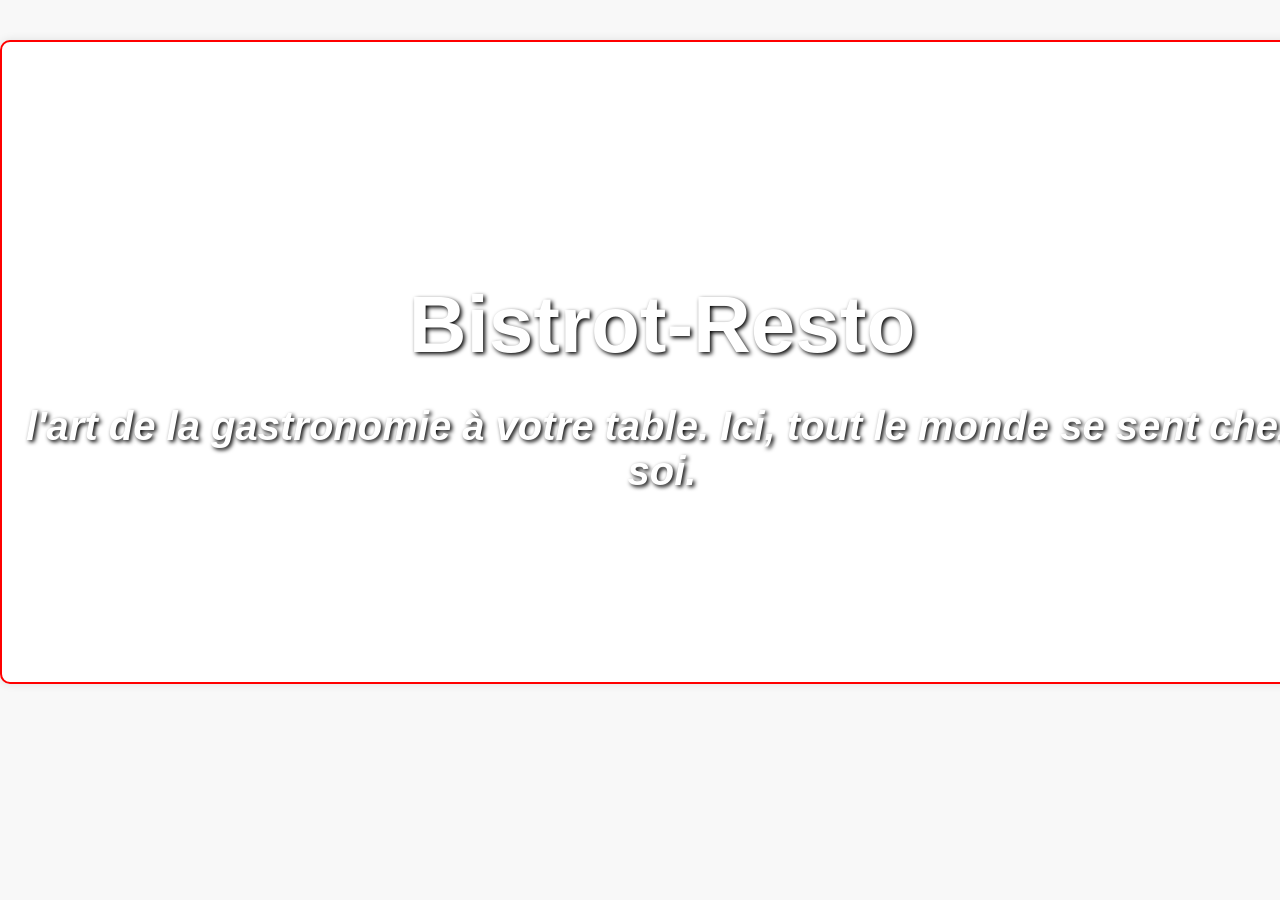
==== index.html @ dd1c33af "first commit" ====
<!DOCTYPE html>
<html lang="en">
<head>
    <meta charset="UTF-8">
    <meta name="viewport" content="width=device-width, initial-scale=1.0">
    <title>Restaurant</title>
    <link rel="stylesheet" href="https://cdnjs.cloudflare.com/ajax/libs/font-awesome/6.5.1/css/all.min.css"> 
    <link rel="stylesheet" href="style.css">
    <link rel="stylesheet" href="style.css">
</head>
<body>
    <div class="carre">
        <div class="text">
        <h1>Bistrot-Resto</h1>
        <h2>l'art de la gastronomie à votre table. Ici, tout le monde se sent chez soi. </h2>
        </div>
    </div>
    


































</body>
</html>
---- style.css ----
.carre{
    border: 2px solid red;
    height: 600px;
    background-image: url(https://cdn.pixabay.com/photo/2018/06/01/22/06/dishes-of-food-3447292_1280.jpg);
    display: flex;
    flex-direction: column;
    align-items: center;
    justify-content: center;
    

}
h1{
    margin-bottom: 4px;
    font-size: x-large;
}
h2{
    margin-bottom: 4px;
    font-size: x-large;
    font-style: oblique;
}
p{
    margin-top: 0%;
    font-style: unset;
    font-size:xx-small;
}
.carre h1{
    color: white;
    font-size: 80px;
    text-shadow: 2px 2px 4px black;
}
.carre h2{
    color: white;
    font-size: 40px;
    text-shadow: 2px 2px 4px black;
}

/* Style de base (mobile first) */
body {
  margin: 0;
  font-family: Arial, sans-serif;
  background-color: #f8f8f8;
}

.carre {
  background-color: #fff;
  margin: 20px;
  padding: 20px;
  border-radius: 10px;
  box-shadow: 0 0 10px rgba(0,0,0,0.1);
}

.text {
  text-align: center;
}

h1 {
  font-size: 1.8rem;
  color: #333;
}

h2 {
  font-size: 1rem;
  color: #666;
}


/* Style de base (mobile first) */
body {
  margin: 0;
  font-family: Arial, sans-serif;
  background-color: #f8f8f8;
}

.carre {
  background-color: #fff;
  margin: 20px;
  padding: 20px;
  border-radius: 10px;
  box-shadow: 0 0 10px rgba(0,0,0,0.1);
}

.text {
  text-align: center;
}

h1 {
  font-size: 1.8rem;
  color: #333;
}

h2 {
  font-size: 1rem;
  color: #666;
}

body {
  margin: 0;
  font-family: Arial, sans-serif;
  background-color: #f8f8f8;
}

@media (min-width: 768px) {
  .carre {
    margin: 40px auto;
    width: 80%;
  }

  h1 {
    font-size: 2.2rem;
  }

  h2 {
    font-size: 1.2rem;
  }
}

@media (min-width: 1024px) {
  .carre {
    width: 100%;
  }

  h1 {
    font-size: 2.5rem;
  }

  h2 {
    font-size: 1.3rem;
  }
}
@media (min-width: 360) {
    .carre{
        width: 50%;
    }
    h1 {
        font-size: 2.4rem; 
    }
    h2{
        font-size: 1.2rem;
    }
    
}
---- style.css ----
.carre{
    border: 2px solid red;
    height: 600px;
    background-image: url(https://cdn.pixabay.com/photo/2018/06/01/22/06/dishes-of-food-3447292_1280.jpg);
    display: flex;
    flex-direction: column;
    align-items: center;
    justify-content: center;
    

}
h1{
    margin-bottom: 4px;
    font-size: x-large;
}
h2{
    margin-bottom: 4px;
    font-size: x-large;
    font-style: oblique;
}
p{
    margin-top: 0%;
    font-style: unset;
    font-size:xx-small;
}
.carre h1{
    color: white;
    font-size: 80px;
    text-shadow: 2px 2px 4px black;
}
.carre h2{
    color: white;
    font-size: 40px;
    text-shadow: 2px 2px 4px black;
}

/* Style de base (mobile first) */
body {
  margin: 0;
  font-family: Arial, sans-serif;
  background-color: #f8f8f8;
}

.carre {
  background-color: #fff;
  margin: 20px;
  padding: 20px;
  border-radius: 10px;
  box-shadow: 0 0 10px rgba(0,0,0,0.1);
}

.text {
  text-align: center;
}

h1 {
  font-size: 1.8rem;
  color: #333;
}

h2 {
  font-size: 1rem;
  color: #666;
}


/* Style de base (mobile first) */
body {
  margin: 0;
  font-family: Arial, sans-serif;
  background-color: #f8f8f8;
}

.carre {
  background-color: #fff;
  margin: 20px;
  padding: 20px;
  border-radius: 10px;
  box-shadow: 0 0 10px rgba(0,0,0,0.1);
}

.text {
  text-align: center;
}

h1 {
  font-size: 1.8rem;
  color: #333;
}

h2 {
  font-size: 1rem;
  color: #666;
}

body {
  margin: 0;
  font-family: Arial, sans-serif;
  background-color: #f8f8f8;
}

@media (min-width: 768px) {
  .carre {
    margin: 40px auto;
    width: 80%;
  }

  h1 {
    font-size: 2.2rem;
  }

  h2 {
    font-size: 1.2rem;
  }
}

@media (min-width: 1024px) {
  .carre {
    width: 100%;
  }

  h1 {
    font-size: 2.5rem;
  }

  h2 {
    font-size: 1.3rem;
  }
}
@media (min-width: 360) {
    .carre{
        width: 50%;
    }
    h1 {
        font-size: 2.4rem; 
    }
    h2{
        font-size: 1.2rem;
    }
    
}
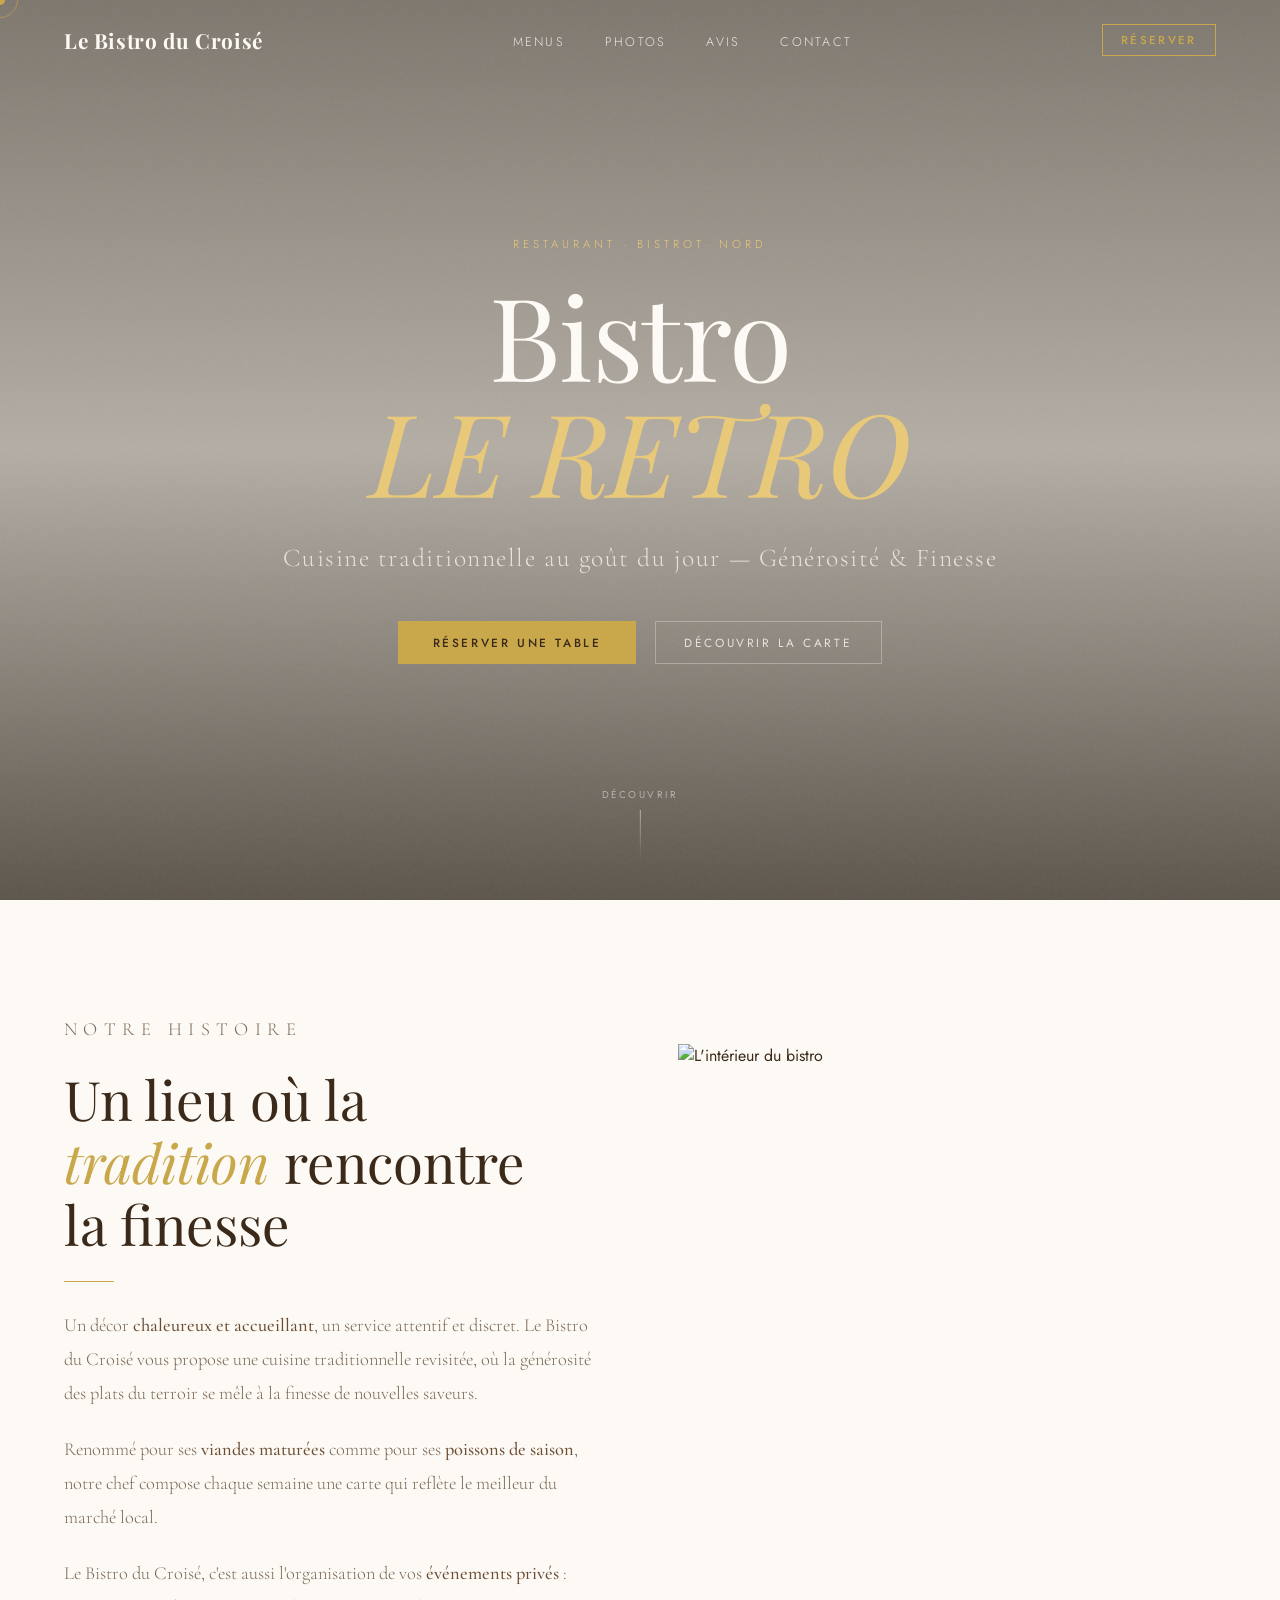
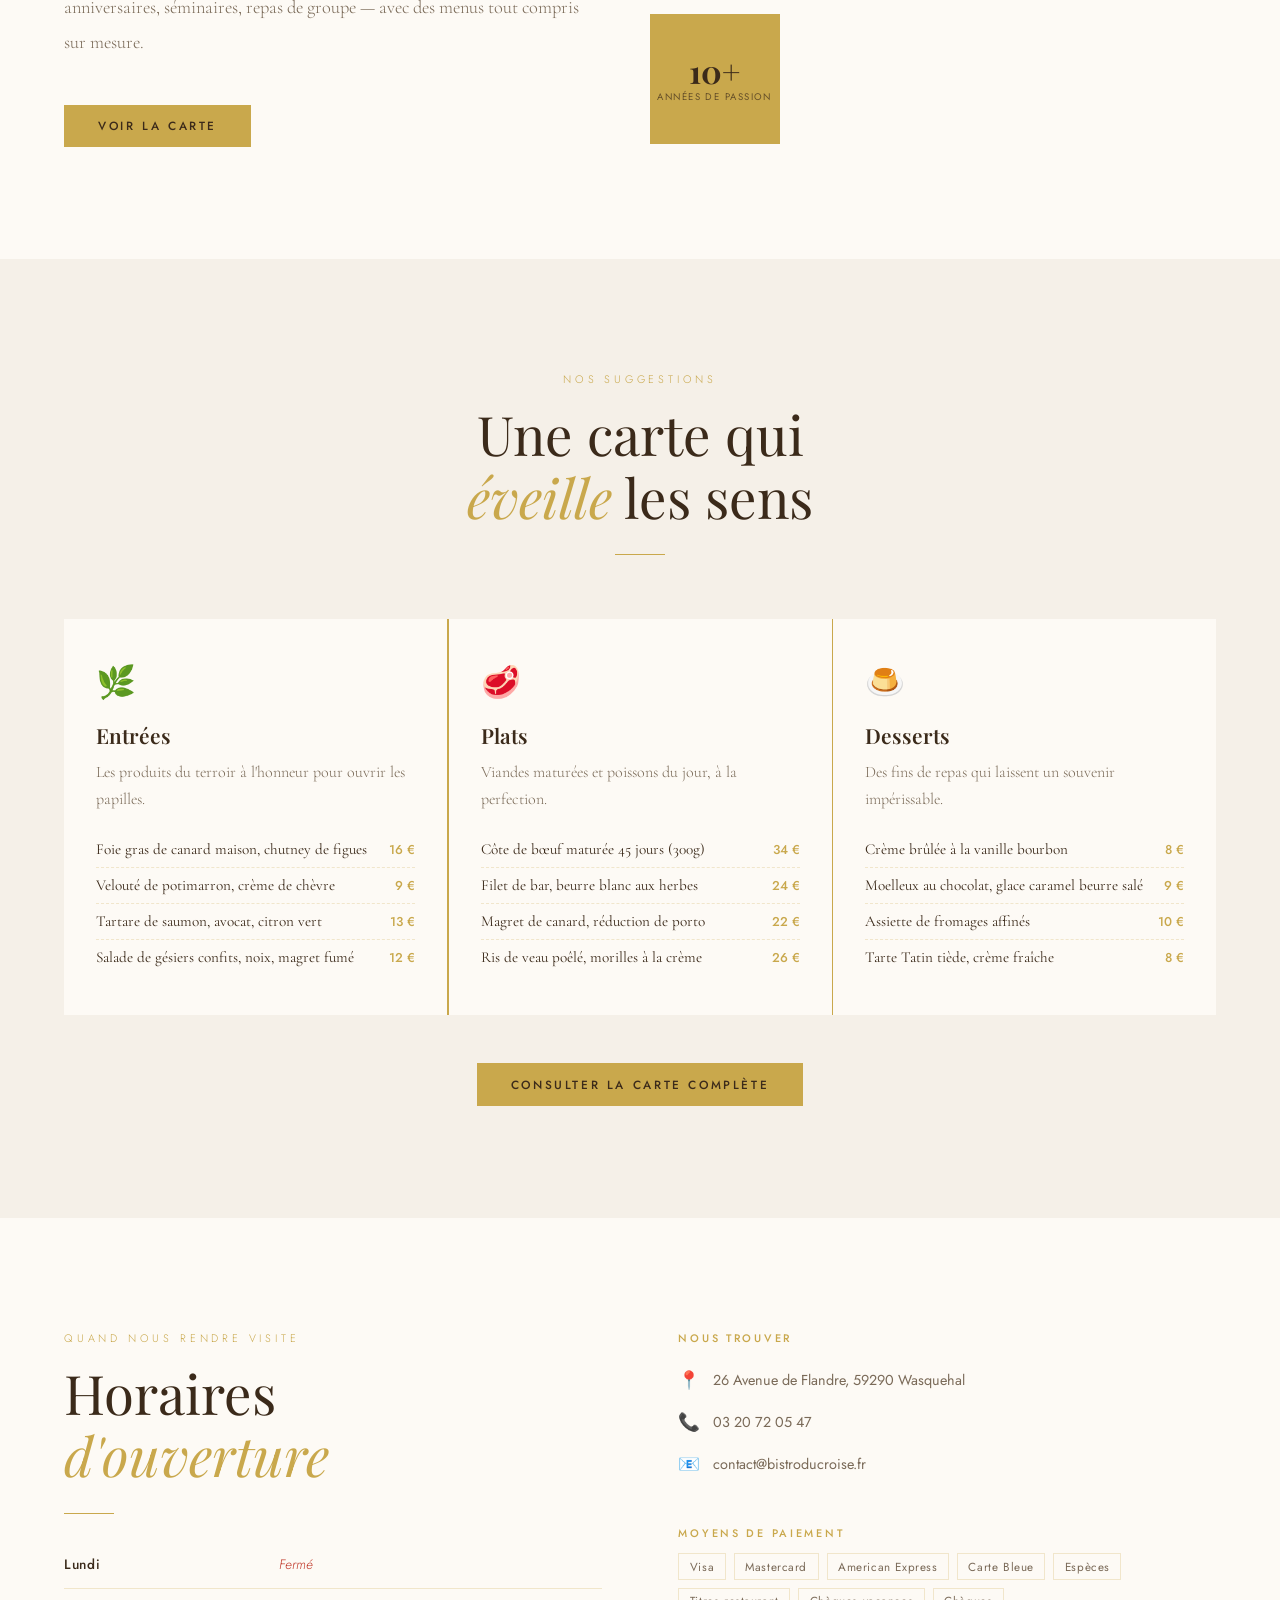
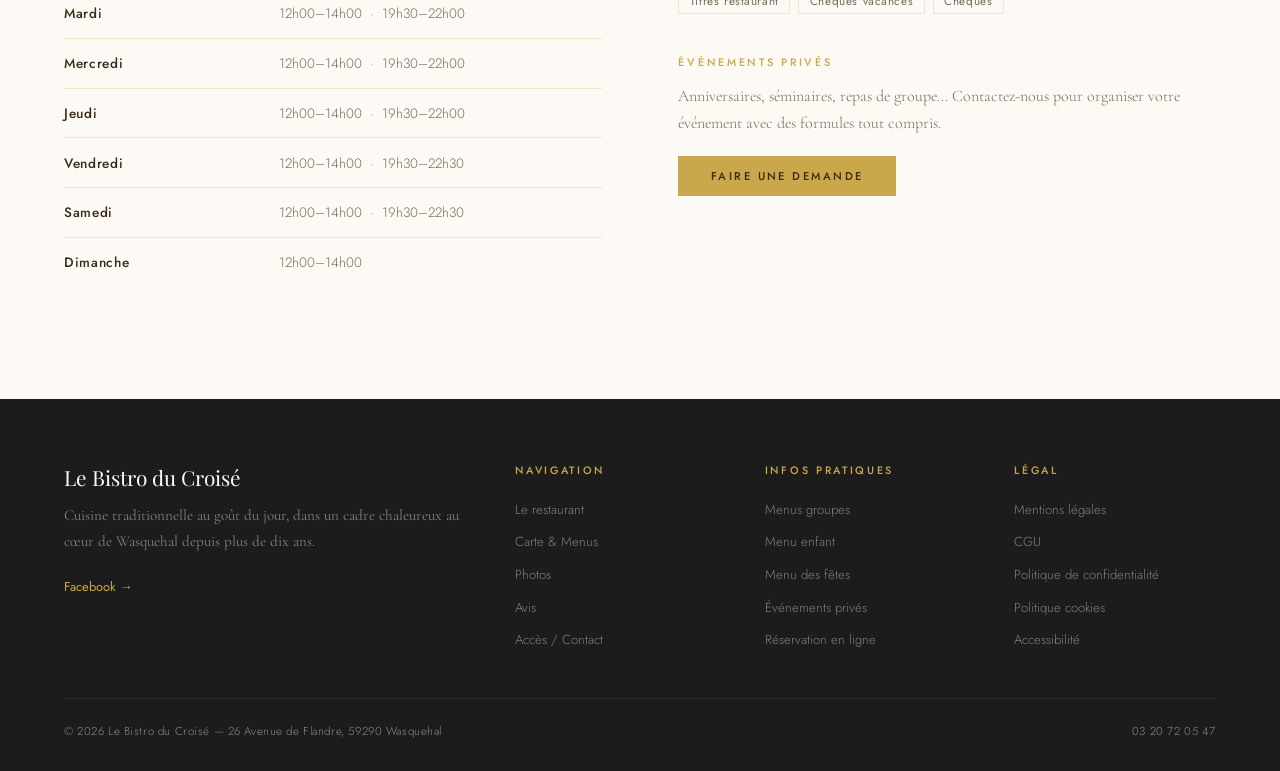
==== commit 45377dd6: "fix:contact" ====
--- a/index.html
+++ b/index.html
@@ -1,54 +1,431 @@
 <!DOCTYPE html>
-<html lang="en">
+<html lang="fr">
 <head>
-    <meta charset="UTF-8">
-    <meta name="viewport" content="width=device-width, initial-scale=1.0">
-    <title>Restaurant</title>
-    <link rel="stylesheet" href="https://cdnjs.cloudflare.com/ajax/libs/font-awesome/6.5.1/css/all.min.css"> 
-    <link rel="stylesheet" href="style.css">
-    <link rel="stylesheet" href="style.css">
+  <meta charset="UTF-8" />
+  <meta name="viewport" content="width=device-width, initial-scale=1.0" />
+  <title>Le Bistro le RETRO</title>
+  <link rel="preconnect" href="https://fonts.googleapis.com" />
+  <link rel="preconnect" href="https://fonts.gstatic.com" crossorigin />
+  <link href="https://fonts.googleapis.com/css2?family=Playfair+Display:ital,wght@0,400;0,600;0,700;1,400;1,600&family=Cormorant+Garamond:ital,wght@0,300;0,400;0,500;1,300;1,400&family=Jost:wght@300;400;500&display=swap" rel="stylesheet" />
+  
+  <link rel="stylesheet" href="index.css">
 </head>
 <body>
-    <div class="carre">
-        <div class="text">
-        <h1>Bistrot-Resto</h1>
-        <h2>l'art de la gastronomie à votre table. Ici, tout le monde se sent chez soi. </h2>
-        </div>
-    </div>
-    
-
-
-
-
-
-
-
-
-
-
-
-
-
-
-
-
-
-
-
-
-
-
-
-
-
-
-
-
-
-
-
-
-
-
+ 
+  <!-- Custom Cursor -->
+  <div class="cursor" id="cursor"></div>
+  <div class="cursor-ring" id="cursorRing"></div>
+ 
+  <!-- Nav -->
+  <nav id="navbar">
+    <a href="#" class="nav-logo">Le Bistro du Croisé</a>
+    <ul class="nav-links">
+      <li><a href="menu.html">Menus</a></li>
+      <li><a href="galerie.html">Photos</a></li>
+      <li><a href="avis.html">Avis</a></li>
+      <li><a href="contact.html">Contact</a></li>
+    </ul>
+    <a href="reservation.html" class="nav-cta">Réserver</a>
+    <button class="nav-burger" id="burgerBtn" aria-label="Menu">
+      <span></span><span></span><span></span>
+    </button>
+  </nav>
+ 
+  <!-- Mobile Menu -->
+  <div class="mobile-menu" id="mobileMenu">
+    <button class="mobile-close" id="mobileClose">✕</button>
+    <a href="menu.html" onclick="closeMobile()">Menus</a>
+    <a href="galerie.html" onclick="closeMobile()">Photos</a>
+    <a href="avis.html" onclick="closeMobile()">Avis</a>
+    <a href="contact.html" onclick="closeMobile()">Contact</a>
+    <a href="reservation.html" class="btn-primary" style="font-size:0.8rem">Réserver une table</a>
+  </div>
+ 
+  <!-- Hero -->
+  <section class="hero">
+    <div class="hero-bg" id="heroBg"></div>
+    <div class="hero-grain"></div>
+    <div class="hero-content">
+      <p class="hero-eyebrow">Restaurant · Bistrot· Nord</p>
+      <h1 class="hero-title">
+         Bistro<br>
+        <em>LE RETRO</em>
+      </h1>
+      <p class="hero-subtitle">Cuisine traditionnelle au goût du jour — Générosité & Finesse</p>
+      <div class="hero-actions">
+        <a href="reservation.html" class="btn-primary">Réserver une table</a>
+        <a href="menu.html" class="btn-ghost">Découvrir la carte</a>
+      </div>
+    </div>
+    <div class="hero-scroll">
+      <span>Découvrir</span>
+      <div class="scroll-line"></div>
+    </div>
+  </section>
+ 
+  <!-- Intro -->
+  <section class="intro" id="about">
+    <div class="intro-text reveal">
+      <p class="section-label">Notre histoire</p>
+      <h2 class="section-title">Un lieu où la<br><em>tradition</em> rencontre<br>la finesse</h2>
+      <div class="divider"></div>
+      <p>Un décor <strong>chaleureux et accueillant</strong>, un service attentif et discret. Le Bistro du Croisé vous propose une cuisine traditionnelle revisitée, où la générosité des plats du terroir se mêle à la finesse de nouvelles saveurs.</p>
+      <p>Renommé pour ses <strong>viandes maturées</strong> comme pour ses <strong>poissons de saison</strong>, notre chef compose chaque semaine une carte qui reflète le meilleur du marché local.</p>
+      <p>Le Bistro du Croisé, c'est aussi l'organisation de vos <strong>événements privés</strong> : anniversaires, séminaires, repas de groupe — avec des menus tout compris sur mesure.</p>
+      <a href="menu.html" class="btn-primary" style="margin-top:1.5rem; display:inline-block">Voir la carte</a>
+    </div>
+    <div class="intro-img-wrap reveal" style="transition-delay:0.2s">
+      <img
+        src="https://images.unsplash.com/photo-1551218808-94e220e084d2?w=800&q=80"
+        alt="L'intérieur du bistro"
+        loading="lazy"
+      />
+      <div class="intro-img-badge">
+        <span class="badge-year">10+</span>
+        <span class="badge-text">Années de passion</span>
+      </div>
+    </div>
+  </section>
+ 
+  <!-- Stats 
+  <div class="stats-band">
+    <div class="stat reveal">
+      <div class="stat-number" data-target="4.7">0</div>
+      <div class="stat-label">Note moyenne</div>
+    </div>
+    <div class="stat reveal" style="transition-delay:0.1s">
+      <div class="stat-number" data-target="850" data-suffix="+">0</div>
+      <div class="stat-label">Avis clients</div>
+    </div>
+    <div class="stat reveal" style="transition-delay:0.2s">
+      <div class="stat-number" data-target="60" data-suffix=" cvts">0</div>
+      <div class="stat-label">Places assises</div>
+    </div>
+    <div class="stat reveal" style="transition-delay:0.3s">
+      <div class="stat-number" data-target="12" data-suffix=" ans">0</div>
+      <div class="stat-label">D'expérience</div>
+    </div>
+  </div>-->
+ 
+  <!-- Menu Preview -->
+  <section class="menu-section" id="menu">
+    <div class="menu-header reveal">
+      <p class="section-label">Nos suggestions</p>
+      <h2 class="section-title">Une carte qui<br><em>éveille</em> les sens</h2>
+      <div class="divider center"></div>
+    </div>
+    <div class="menu-grid">
+      <div class="menu-card reveal">
+        <span class="menu-card-icon">🌿</span>
+        <h3 class="menu-card-title">Entrées</h3>
+        <p class="menu-card-desc">Les produits du terroir à l'honneur pour ouvrir les papilles.</p>
+        <div class="menu-item"><span class="menu-item-name">Foie gras de canard maison, chutney de figues</span><span class="menu-item-price">16 €</span></div>
+        <div class="menu-item"><span class="menu-item-name">Velouté de potimarron, crème de chèvre</span><span class="menu-item-price">9 €</span></div>
+        <div class="menu-item"><span class="menu-item-name">Tartare de saumon, avocat, citron vert</span><span class="menu-item-price">13 €</span></div>
+        <div class="menu-item"><span class="menu-item-name">Salade de gésiers confits, noix, magret fumé</span><span class="menu-item-price">12 €</span></div>
+      </div>
+      <div class="menu-card reveal" style="transition-delay:0.15s">
+        <span class="menu-card-icon">🥩</span>
+        <h3 class="menu-card-title">Plats</h3>
+        <p class="menu-card-desc">Viandes maturées et poissons du jour, à la perfection.</p>
+        <div class="menu-item"><span class="menu-item-name">Côte de bœuf maturée 45 jours (300g)</span><span class="menu-item-price">34 €</span></div>
+        <div class="menu-item"><span class="menu-item-name">Filet de bar, beurre blanc aux herbes</span><span class="menu-item-price">24 €</span></div>
+        <div class="menu-item"><span class="menu-item-name">Magret de canard, réduction de porto</span><span class="menu-item-price">22 €</span></div>
+        <div class="menu-item"><span class="menu-item-name">Ris de veau poêlé, morilles à la crème</span><span class="menu-item-price">26 €</span></div>
+      </div>
+      <div class="menu-card reveal" style="transition-delay:0.3s">
+        <span class="menu-card-icon">🍮</span>
+        <h3 class="menu-card-title">Desserts</h3>
+        <p class="menu-card-desc">Des fins de repas qui laissent un souvenir impérissable.</p>
+        <div class="menu-item"><span class="menu-item-name">Crème brûlée à la vanille bourbon</span><span class="menu-item-price">8 €</span></div>
+        <div class="menu-item"><span class="menu-item-name">Moelleux au chocolat, glace caramel beurre salé</span><span class="menu-item-price">9 €</span></div>
+        <div class="menu-item"><span class="menu-item-name">Assiette de fromages affinés</span><span class="menu-item-price">10 €</span></div>
+        <div class="menu-item"><span class="menu-item-name">Tarte Tatin tiède, crème fraîche</span><span class="menu-item-price">8 €</span></div>
+      </div>
+    </div>
+    <div class="menu-cta reveal">
+      <a href="menu.html" class="btn-primary">Consulter la carte complète</a>
+    </div>
+  </section>
+ 
+  <!-- Photo Gallery 
+  <section class="gallery-section" id="galerie">
+    <div class="gallery-header reveal">
+      <div>
+        <p class="section-label">Atmosphère</p>
+        <h2 class="section-title">L'<em>âme</em> du lieu</h2>
+      </div>
+      <a href="#" class="btn-ghost" style="color:var(--brown-mid); border-color:var(--border)">Voir toutes les photos</a>
+    </div>
+    <div class="photo-grid reveal">
+      <div class="photo">
+        <img src="https://images.unsplash.com/photo-1559339352-11d035aa65de?w=800&q=80" alt="Salle du restaurant" loading="lazy" />
+      </div>
+      <div class="photo">
+        <img src="https://images.unsplash.com/photo-1544025162-d76694265947?w=600&q=80" alt="Plat de viande" loading="lazy" />
+      </div>
+      <div class="photo">
+        <img src="https://images.unsplash.com/photo-1424847651672-bf20a4b0982b?w=600&q=80" alt="Ambiance bistro" loading="lazy" />
+      </div>
+      <div class="photo">
+        <img src="https://images.unsplash.com/photo-1482275548304-a58859dc31b7?w=600&q=80" alt="Dessert" loading="lazy" />
+      </div>
+      <div class="photo">
+        <img src="https://images.unsplash.com/photo-1467003909585-2f8a72700288?w=800&q=80" alt="Table dressée" loading="lazy" />
+      </div>
+    </div>
+  </section>-->
+ 
+  <!-- Horaires & Infos -->
+  <section class="infos-section" id="infos">
+    <div class="reveal">
+      <p class="section-label">Quand nous rendre visite</p>
+      <h2 class="section-title">Horaires<br><em>d'ouverture</em></h2>
+      <div class="divider"></div>
+      <table class="horaires-table">
+        <tr id="row-lun"><td>Lundi</td><td class="closed">Fermé</td></tr>
+        <tr id="row-mar"><td>Mardi</td><td>12h00–14h00 &nbsp;·&nbsp; 19h30–22h00</td></tr>
+        <tr id="row-mer"><td>Mercredi</td><td>12h00–14h00 &nbsp;·&nbsp; 19h30–22h00</td> </td></tr>
+        <tr id="row-jeu"><td>Jeudi</td><td>12h00–14h00 &nbsp;·&nbsp; 19h30–22h00</td></tr>
+        <tr id="row-ven"><td>Vendredi</td><td>12h00–14h00 &nbsp;·&nbsp; 19h30–22h30</td></tr>
+        <tr id="row-sam"><td>Samedi</td><td>12h00–14h00 &nbsp;·&nbsp; 19h30–22h30</td></tr>
+        <tr id="row-dim"><td>Dimanche</td><td>12h00–14h00</td></tr>
+      </table>
+    </div>
+    <div class="infos-right reveal" style="transition-delay:0.2s">
+      <div>
+        <p class="info-block-title">Nous trouver</p>
+        <ul class="contact-lines">
+          <li><span class="contact-icon">📍</span><a href="https://maps.google.com" target="_blank">26 Avenue de Flandre, 59290 Wasquehal</a></li>
+          <li><span class="contact-icon">📞</span><a href="tel:0320720547">03 20 72 05 47</a></li>
+          <li><span class="contact-icon">📧</span><a href="mailto:contact@bistroducroise.fr">contact@bistroducroise.fr</a></li>
+        </ul>
+      </div>
+      <div>
+        <p class="info-block-title">Moyens de paiement</p>
+        <ul class="paiement-list">
+          <li>Visa</li><li>Mastercard</li><li>American Express</li>
+          <li>Carte Bleue</li><li>Espèces</li><li>Titres restaurant</li>
+          <li>Chèques vacances</li><li>Chèques</li>
+        </ul>
+      </div>
+      <div>
+        <p class="info-block-title">Événements privés</p>
+        <p style="font-family:'Cormorant Garamond',serif;font-size:1rem;font-weight:300;color:var(--text-muted);line-height:1.7">
+          Anniversaires, séminaires, repas de groupe... Contactez-nous pour organiser votre événement avec des formules tout compris.
+        </p>
+        <a href="reservation.html" class="btn-primary" style="margin-top:1.2rem;display:inline-block;font-size:0.7rem">Faire une demande</a>
+      </div>
+    </div>
+  </section>
+ 
+  <!-- Avis
+  <section class="avis-section" id="avis">
+    <div class="avis-header reveal">
+      <p class="section-label">Ce qu'ils disent</p>
+      <h2 class="section-title" style="color:var(--white)">Nos clients<br><em>témoignent</em></h2>
+      <div class="divider center" style="background:rgba(201,168,76,0.4)"></div>
+    </div>
+    <div class="avis-track-outer reveal">
+      <div class="avis-track" id="avisTrack"> -->
+        <!-- Cards doubled for seamless loop 
+      </div>
+    </div>
+  </section> -->
+ 
+  <!-- CTA 
+  <section class="cta-band">
+    <div class="reveal">
+      <p class="section-label">Une envie ?</p>
+      <h2 class="section-title">Réservez votre<br><em>table dès maintenant</em></h2>
+      <p>Que ce soit pour un déjeuner en semaine, un dîner romantique ou un événement festif, nous vous accueillons avec plaisir.</p>
+      <a href="reservation.html" class="btn-dark">Réserver en ligne</a>
+    </div>
+  </section>-->
+ 
+  <!-- Footer -->
+  <footer>
+    <div class="footer-grid">
+      <div>
+        <p class="footer-brand-name">Le Bistro du Croisé</p>
+        <p class="footer-brand-desc">Cuisine traditionnelle au goût du jour, dans un cadre chaleureux au cœur de Wasquehal depuis plus de dix ans.</p>
+        <a href="https://www.facebook.com" target="_blank" style="color:var(--gold);font-size:0.8rem;font-family:'Jost',sans-serif;text-decoration:none">Facebook →</a>
+      </div>
+      <div>
+        <p class="footer-col-title">Navigation</p>
+        <ul class="footer-links">
+          <li><a href="#about">Le restaurant</a></li>
+          <li><a href="menu.html">Carte & Menus</a></li>
+          <li><a href="galerie.html">Photos</a></li>
+          <li><a href="avis.html">Avis</a></li>
+          <li><a href="infos.html">Accès / Contact</a></li>
+        </ul>
+      </div>
+      <div>
+        <p class="footer-col-title">Infos pratiques</p>
+        <ul class="footer-links">
+          <li><a href="#">Menus groupes</a></li>
+          <li><a href="#">Menu enfant</a></li>
+          <li><a href="#">Menu des fêtes</a></li>
+          <li><a href="#">Événements privés</a></li>
+          <li><a href="reservation.html">Réservation en ligne</a></li>
+        </ul>
+      </div>
+      <div>
+        <p class="footer-col-title">Légal</p>
+        <ul class="footer-links">
+          <li><a href="#">Mentions légales</a></li>
+          <li><a href="#">CGU</a></li>
+          <li><a href="#">Politique de confidentialité</a></li>
+          <li><a href="#">Politique cookies</a></li>
+          <li><a href="#">Accessibilité</a></li>
+        </ul>
+      </div>
+    </div>
+    <div class="footer-bottom">
+      <span>© 2026 Le Bistro du Croisé — 26 Avenue de Flandre, 59290 Wasquehal</span>
+      <span>03 20 72 05 47</span>
+    </div>
+  </footer>
+ 
+  <script>
+    /* ─── Custom Cursor ─── */
+    const cursor     = document.getElementById('cursor');
+    const cursorRing = document.getElementById('cursorRing');
+    let mx = 0, my = 0, rx = 0, ry = 0;
+ 
+    document.addEventListener('mousemove', e => {
+      mx = e.clientX; my = e.clientY;
+      cursor.style.left = mx + 'px';
+      cursor.style.top  = my + 'px';
+    });
+ 
+    (function animRing() {
+      rx += (mx - rx) * 0.12;
+      ry += (my - ry) * 0.12;
+      cursorRing.style.left = rx + 'px';
+      cursorRing.style.top  = ry + 'px';
+      requestAnimationFrame(animRing);
+    })();
+ 
+    document.querySelectorAll('a, button').forEach(el => {
+      el.addEventListener('mouseenter', () => {
+        cursor.style.width = '18px'; cursor.style.height = '18px';
+        cursorRing.style.width = '52px'; cursorRing.style.height = '52px';
+        cursorRing.style.opacity = '0.4';
+      });
+      el.addEventListener('mouseleave', () => {
+        cursor.style.width = '10px'; cursor.style.height = '10px';
+        cursorRing.style.width = '36px'; cursorRing.style.height = '36px';
+        cursorRing.style.opacity = '0.6';
+      });
+    });
+ 
+    /* ─── Navbar scroll ─── */
+    const navbar = document.getElementById('navbar');
+    window.addEventListener('scroll', () => {
+      navbar.classList.toggle('scrolled', window.scrollY > 60);
+    });
+ 
+    /* ─── Hero bg load ─── */
+    window.addEventListener('load', () => {
+      document.getElementById('heroBg').classList.add('loaded');
+    });
+ 
+    /* ─── Mobile Menu ─── */
+    document.getElementById('burgerBtn').addEventListener('click', () => {
+      document.getElementById('mobileMenu').classList.add('open');
+    });
+    document.getElementById('mobileClose').addEventListener('click', closeMobile);
+    function closeMobile() {
+      document.getElementById('mobileMenu').classList.remove('open');
+    }
+ 
+    /* ─── Scroll Reveal ─── */
+    const revealObserver = new IntersectionObserver((entries) => {
+      entries.forEach(e => {
+        if (e.isIntersecting) {
+          e.target.classList.add('visible');
+          revealObserver.unobserve(e.target);
+        }
+      });
+    }, { threshold: 0.12 });
+ 
+    document.querySelectorAll('.reveal').forEach(el => revealObserver.observe(el));
+ 
+    /* ─── Animated counters ─── */
+    function animateCounter(el) {
+      const target  = parseFloat(el.dataset.target);
+      const suffix  = el.dataset.suffix || '';
+      const isFloat = target % 1 !== 0;
+      const duration = 1600;
+      const start    = performance.now();
+ 
+      function step(now) {
+        const t   = Math.min((now - start) / duration, 1);
+        const ease = 1 - Math.pow(1 - t, 3);
+        const val  = target * ease;
+        el.textContent = (isFloat ? val.toFixed(1) : Math.round(val)) + suffix;
+        if (t < 1) requestAnimationFrame(step);
+      }
+      requestAnimationFrame(step);
+    }
+ 
+    const counterObserver = new IntersectionObserver((entries) => {
+      entries.forEach(e => {
+        if (e.isIntersecting) {
+          animateCounter(e.target);
+          counterObserver.unobserve(e.target);
+        }
+      });
+    }, { threshold: 0.5 });
+ 
+    document.querySelectorAll('[data-target]').forEach(el => counterObserver.observe(el));
+ 
+    /* ─── Today highlight ─── */
+    const dayMap = [null,'lun','mar','mer','jeu','ven','sam','dim'];
+    const todayKey = dayMap[new Date().getDay()];
+    if (todayKey) {
+      const row = document.getElementById('row-' + todayKey);
+      if (row) row.classList.add('today-row');
+    }
+ 
+    /* ─── Avis carousel ─── */
+    const avis = [
+      { text: "Une cuisine d'une générosité rare. La côte de bœuf était tout simplement parfaite, et le service d'une discrétion exemplaire. Je recommande les yeux fermés.", author: "Marie-Claire D.", stars: 5 },
+      { text: "Dîner d'anniversaire magique. Le chef a personnalisé le menu, l'équipe a été aux petits soins toute la soirée. On reviendra pour chaque occasion spéciale.", author: "Thomas & Julie", stars: 5 },
+      { text: "Le foie gras maison est un incontournable. L'ambiance chaleureuse, le décor soigné... c'est exactement ce qu'on attend d'un grand bistrot français.", author: "Bernard L.", stars: 5 },
+      { text: "Repas de groupe pour 20 personnes, organisation impeccable. Le menu tout compris était d'un excellent rapport qualité-prix. Merci à toute l'équipe !", author: "Sylvie M.", stars: 5 },
+      { text: "Enfin un restaurant où l'on prend le temps. Chaque assiette est travaillée avec amour, les vins sont bien conseillés. Un vrai bijou du nord.", author: "Antoine R.", stars: 5 },
+      { text: "Le bar en croûte d'herbes était divin. Service rapide sans être précipité. La salle est agréable, lumineuse. On se sent vraiment bien ici.", author: "Caroline F.", stars: 4 },
+      { text: "Séminaire d'entreprise très réussi. Cadre parfait, repas raffiné, équipe à l'écoute. Un grand merci à Djamel et son équipe pour leur professionnalisme.", author: "Jean-Paul V.", stars: 5 },
+      { text: "Le moelleux au chocolat… On n'en parle plus, on y retourne juste pour ça. Et pour le reste aussi, évidemment !", author: "Isabelle T.", stars: 5 },
+    ];
+ 
+    const track = document.getElementById('avisTrack');
+    const allAvis = [...avis, ...avis]; // double pour boucle infinie
+ 
+    allAvis.forEach(a => {
+      const card = document.createElement('div');
+      card.className = 'avis-card';
+      card.innerHTML = `
+        <div class="stars">${'★'.repeat(a.stars)}${'☆'.repeat(5 - a.stars)}</div>
+        <p class="avis-text">"${a.text}"</p>
+        <p class="avis-author">${a.author}</p>
+      `;
+      track.appendChild(card);
+    });
+ 
+    /* ─── Smooth anchor scroll ─── */
+    document.querySelectorAll('a[href^="#"]').forEach(a => {
+      a.addEventListener('click', e => {
+        const target = document.querySelector(a.getAttribute('href'));
+        if (target) {
+          e.preventDefault();
+          target.scrollIntoView({ behavior: 'smooth', block: 'start' });
+        }
+      });
+    });
+  </script>
 </body>
 </html>
--- a/index.css
+++ b/index.css
@@ -0,0 +1,819 @@
+ /* ── Reset & Base ── */
+    *, *::before, *::after { box-sizing: border-box; margin: 0; padding: 0; }
+ 
+    :root {
+      --cream:      #F5F0E8;
+      --cream-dark: #EDE5D4;
+      --brown:      #3B2A1A;
+      --brown-mid:  #6B4C30;
+      --gold:       #C9A84C;
+      --gold-light: #E8C97A;
+      --charcoal:   #1C1C1C;
+      --white:      #FDFAF5;
+      --text-muted: #7A6A58;
+      --border:     rgba(201,168,76,0.25);
+      --nav-h:      80px;
+    }
+ 
+    html { scroll-behavior: smooth; }
+ 
+    body {
+      font-family: 'Jost', sans-serif;
+      background: var(--cream);
+      color: var(--brown);
+      overflow-x: hidden;
+      cursor: none;
+    }
+ 
+    /* ── Custom Cursor ── */
+    .cursor {
+      position: fixed;
+      width: 10px; height: 10px;
+      background: var(--gold);
+      border-radius: 50%;
+      pointer-events: none;
+      z-index: 9999;
+      transform: translate(-50%, -50%);
+      transition: transform 0.1s, width 0.3s, height 0.3s, background 0.3s;
+    }
+    .cursor-ring {
+      position: fixed;
+      width: 36px; height: 36px;
+      border: 1px solid var(--gold);
+      border-radius: 50%;
+      pointer-events: none;
+      z-index: 9998;
+      transform: translate(-50%, -50%);
+      transition: transform 0.12s ease-out, width 0.3s, height 0.3s, opacity 0.3s;
+      opacity: 0.6;
+    }
+    body:hover .cursor { opacity: 1; }
+ 
+    /* ── Scrollbar ── */
+    ::-webkit-scrollbar { width: 4px; }
+    ::-webkit-scrollbar-track { background: var(--cream-dark); }
+    ::-webkit-scrollbar-thumb { background: var(--gold); border-radius: 2px; }
+ 
+    /* ── Nav ── */
+    nav {
+      position: fixed; top: 0; left: 0; right: 0;
+      height: var(--nav-h);
+      z-index: 100;
+      display: flex; align-items: center; justify-content: space-between;
+      padding: 0 5vw;
+      transition: background 0.5s, box-shadow 0.5s;
+    }
+    nav.scrolled {
+      background: rgba(245,240,232,0.97);
+      box-shadow: 0 1px 0 var(--border);
+      backdrop-filter: blur(8px);
+    }
+    .nav-logo {
+      font-family: 'Playfair Display', serif;
+      font-size: 1.3rem;
+      font-weight: 700;
+      color: var(--white);
+      text-decoration: none;
+      letter-spacing: 0.03em;
+      transition: color 0.4s;
+    }
+    nav.scrolled .nav-logo { color: var(--brown); }
+ 
+    .nav-links {
+      display: flex; gap: 2.5rem;
+      list-style: none;
+    }
+    .nav-links a {
+      font-family: 'Jost', sans-serif;
+      font-weight: 300;
+      font-size: 0.78rem;
+      letter-spacing: 0.18em;
+      text-transform: uppercase;
+      color: rgba(253,250,245,0.85);
+      text-decoration: none;
+      position: relative;
+      transition: color 0.3s;
+    }
+    nav.scrolled .nav-links a { color: var(--text-muted); }
+    .nav-links a::after {
+      content: '';
+      position: absolute; bottom: -3px; left: 0; right: 0;
+      height: 1px; background: var(--gold);
+      transform: scaleX(0);
+      transform-origin: left;
+      transition: transform 0.3s;
+    }
+    .nav-links a:hover::after { transform: scaleX(1); }
+    .nav-links a:hover { color: var(--gold); }
+    nav.scrolled .nav-links a:hover { color: var(--gold); }
+ 
+    .nav-cta {
+      font-family: 'Jost', sans-serif;
+      font-size: 0.72rem;
+      font-weight: 500;
+      letter-spacing: 0.2em;
+      text-transform: uppercase;
+      padding: 0.6em 1.6em;
+      border: 1px solid var(--gold);
+      color: var(--gold);
+      text-decoration: none;
+      transition: background 0.3s, color 0.3s;
+    }
+    .nav-cta:hover { background: var(--gold); color: var(--white); }
+ 
+    .nav-burger {
+      display: none;
+      flex-direction: column; gap: 5px;
+      cursor: none; background: none; border: none; padding: 4px;
+    }
+    .nav-burger span {
+      display: block; width: 26px; height: 1.5px;
+      background: var(--white);
+      transition: background 0.4s, transform 0.3s;
+    }
+    nav.scrolled .nav-burger span { background: var(--brown); }
+ 
+    /* ── Hero ── */
+    .hero {
+      position: relative;
+      height: 100vh; min-height: 640px;
+      display: flex; flex-direction: column;
+      align-items: center; justify-content: center;
+      overflow: hidden;
+    }
+    .hero-bg {
+      position: absolute; inset: 0;
+      background:
+        linear-gradient(to bottom, rgba(28,20,10,0.55) 0%, rgba(28,20,10,0.3) 50%, rgba(28,20,10,0.7) 100%),
+        url('https://images.unsplash.com/photo-1414235077428-338989a2e8c0?w=1600&q=80') center/cover no-repeat;
+      transform: scale(1.05);
+      transition: transform 8s ease-out;
+    }
+    .hero-bg.loaded { transform: scale(1); }
+ 
+    .hero-grain {
+      position: absolute; inset: 0; pointer-events: none; z-index: 1;
+      opacity: 0.04;
+      background-image: url("data:image/svg+xml,%3Csvg viewBox='0 0 256 256' xmlns='http://www.w3.org/2000/svg'%3E%3Cfilter id='n'%3E%3CfeTurbulence type='fractalNoise' baseFrequency='0.9' numOctaves='4'/%3E%3C/filter%3E%3Crect width='100%25' height='100%25' filter='url(%23n)'/%3E%3C/svg%3E");
+    }
+ 
+    .hero-content {
+      position: relative; z-index: 2;
+      text-align: center;
+      padding: 0 2rem;
+    }
+ 
+    .hero-eyebrow {
+      font-family: 'Jost', sans-serif;
+      font-weight: 300;
+      font-size: 0.72rem;
+      letter-spacing: 0.35em;
+      text-transform: uppercase;
+      color: var(--gold-light);
+      margin-bottom: 1.6rem;
+      opacity: 0;
+      transform: translateY(20px);
+      animation: fadeUp 0.9s 0.3s forwards;
+    }
+ 
+    .hero-title {
+      font-family: 'Playfair Display', serif;
+      font-size: clamp(3.2rem, 9vw, 7.5rem);
+      font-weight: 400;
+      line-height: 1;
+      color: var(--white);
+      letter-spacing: -0.01em;
+      margin-bottom: 0.3em;
+      opacity: 0;
+      transform: translateY(30px);
+      animation: fadeUp 1s 0.5s forwards;
+    }
+    .hero-title em {
+      font-style: italic;
+      color: var(--gold-light);
+      display: block;
+    }
+ 
+    .hero-subtitle {
+      font-family: 'Cormorant Garamond', serif;
+      font-weight: 300;
+      font-size: clamp(1.1rem, 2.5vw, 1.6rem);
+      color: rgba(253,250,245,0.75);
+      letter-spacing: 0.06em;
+      margin-bottom: 3rem;
+      opacity: 0;
+      transform: translateY(20px);
+      animation: fadeUp 0.9s 0.8s forwards;
+    }
+ 
+    .hero-actions {
+      display: flex; gap: 1.2rem;
+      align-items: center; justify-content: center;
+      flex-wrap: wrap;
+      opacity: 0;
+      transform: translateY(20px);
+      animation: fadeUp 0.9s 1.1s forwards;
+    }
+ 
+    .btn-primary {
+      font-family: 'Jost', sans-serif;
+      font-size: 0.74rem;
+      font-weight: 500;
+      letter-spacing: 0.22em;
+      text-transform: uppercase;
+      text-decoration: none;
+      padding: 1em 2.8em;
+      background: var(--gold);
+      color: var(--brown);
+      border: 1px solid var(--gold);
+      transition: background 0.3s, color 0.3s, transform 0.2s;
+      display: inline-block;
+    }
+    .btn-primary:hover { background: transparent; color: var(--gold-light); transform: translateY(-2px); }
+ 
+    .btn-ghost {
+      font-family: 'Jost', sans-serif;
+      font-size: 0.74rem;
+      font-weight: 400;
+      letter-spacing: 0.22em;
+      text-transform: uppercase;
+      text-decoration: none;
+      padding: 1em 2.4em;
+      color: rgba(253,250,245,0.8);
+      border: 1px solid rgba(253,250,245,0.3);
+      transition: border-color 0.3s, color 0.3s, transform 0.2s;
+      display: inline-block;
+    }
+    .btn-ghost:hover { border-color: var(--gold-light); color: var(--gold-light); transform: translateY(-2px); }
+ 
+    .hero-scroll {
+      position: absolute; bottom: 2.5rem; left: 50%;
+      transform: translateX(-50%);
+      z-index: 2;
+      display: flex; flex-direction: column; align-items: center; gap: 0.5rem;
+      opacity: 0;
+      animation: fadeIn 1s 1.8s forwards;
+      cursor: none;
+    }
+    .hero-scroll span {
+      font-size: 0.62rem;
+      letter-spacing: 0.25em;
+      text-transform: uppercase;
+      color: rgba(253,250,245,0.5);
+    }
+    .scroll-line {
+      width: 1px; height: 50px;
+      background: linear-gradient(to bottom, rgba(253,250,245,0.5), transparent);
+      animation: scrollPulse 2.2s infinite;
+    }
+ 
+    /* ── Section Shared ── */
+    section { position: relative; }
+ 
+    .section-label {
+      font-family: 'Jost', sans-serif;
+      font-weight: 300;
+      font-size: 0.68rem;
+      letter-spacing: 0.35em;
+      text-transform: uppercase;
+      color: var(--gold);
+      margin-bottom: 1rem;
+    }
+ 
+    .section-title {
+      font-family: 'Playfair Display', serif;
+      font-size: clamp(2rem, 4.5vw, 3.4rem);
+      font-weight: 400;
+      line-height: 1.15;
+      color: var(--brown);
+    }
+    .section-title em { font-style: italic; color: var(--gold); }
+ 
+    .divider {
+      width: 50px; height: 1px;
+      background: var(--gold);
+      margin: 1.6rem 0;
+    }
+    .divider.center { margin: 1.6rem auto; }
+ 
+    /* ── Intro Section ── */
+    .intro {
+      background: var(--white);
+      padding: 7rem 5vw;
+      display: grid;
+      grid-template-columns: 1fr 1fr;
+      gap: 6vw;
+      align-items: center;
+    }
+ 
+    .intro-text p {
+      font-family: 'Cormorant Garamond', serif;
+      font-size: 1.15rem;
+      font-weight: 300;
+      line-height: 1.85;
+      color: var(--text-muted);
+      margin-bottom: 1.2em;
+    }
+    .intro-text p strong {
+      font-weight: 500;
+      color: var(--brown-mid);
+    }
+ 
+    .intro-img-wrap {
+      position: relative;
+    }
+    .intro-img-wrap img {
+      width: 100%; aspect-ratio: 4/5;
+      object-fit: cover;
+      display: block;
+    }
+    .intro-img-badge {
+      position: absolute;
+      bottom: -1.8rem; left: -1.8rem;
+      width: 130px; height: 130px;
+      background: var(--gold);
+      display: flex; flex-direction: column;
+      align-items: center; justify-content: center;
+      text-align: center;
+    }
+    .badge-year {
+      font-family: 'Playfair Display', serif;
+      font-size: 2rem;
+      font-weight: 700;
+      color: var(--brown);
+      line-height: 1;
+    }
+    .badge-text {
+      font-family: 'Jost', sans-serif;
+      font-size: 0.6rem;
+      font-weight: 400;
+      letter-spacing: 0.15em;
+      text-transform: uppercase;
+      color: var(--brown);
+      opacity: 0.7;
+      margin-top: 0.3em;
+    }
+ 
+    /* ── Stats Band ── */
+    .stats-band {
+      background: var(--brown);
+      padding: 3.5rem 5vw;
+      display: grid;
+      grid-template-columns: repeat(4, 1fr);
+      gap: 2rem;
+      border-top: 1px solid rgba(201,168,76,0.2);
+      border-bottom: 1px solid rgba(201,168,76,0.2);
+    }
+    .stat {
+      text-align: center;
+      position: relative;
+    }
+    .stat + .stat::before {
+      content: '';
+      position: absolute; left: 0; top: 20%; bottom: 20%;
+      width: 1px;
+      background: rgba(201,168,76,0.2);
+    }
+    .stat-number {
+      font-family: 'Playfair Display', serif;
+      font-size: clamp(2rem, 4vw, 3rem);
+      font-weight: 400;
+      color: var(--gold);
+      line-height: 1;
+    }
+    .stat-label {
+      font-family: 'Jost', sans-serif;
+      font-weight: 300;
+      font-size: 0.7rem;
+      letter-spacing: 0.2em;
+      text-transform: uppercase;
+      color: rgba(253,250,245,0.5);
+      margin-top: 0.5rem;
+    }
+ 
+    /* ── Menu Preview ── */
+    .menu-section {
+      background: var(--cream);
+      padding: 7rem 5vw;
+    }
+    .menu-header { text-align: center; margin-bottom: 4rem; }
+ 
+    .menu-grid {
+      display: grid;
+      grid-template-columns: repeat(3, 1fr);
+      gap: 1.5px;
+      background: var(--gold);
+      margin-bottom: 3rem;
+    }
+    .menu-card {
+      background: var(--white);
+      padding: 2.5rem 2rem;
+      position: relative;
+      overflow: hidden;
+      transition: transform 0.4s;
+    }
+    .menu-card::before {
+      content: '';
+      position: absolute; top: 0; left: 0; right: 0;
+      height: 2px;
+      background: var(--gold);
+      transform: scaleX(0);
+      transform-origin: left;
+      transition: transform 0.4s;
+    }
+    .menu-card:hover { transform: translateY(-4px); }
+    .menu-card:hover::before { transform: scaleX(1); }
+ 
+    .menu-card-icon {
+      font-size: 2rem;
+      margin-bottom: 1rem;
+      display: block;
+    }
+    .menu-card-title {
+      font-family: 'Playfair Display', serif;
+      font-size: 1.3rem;
+      font-weight: 600;
+      color: var(--brown);
+      margin-bottom: 0.6rem;
+    }
+    .menu-card-desc {
+      font-family: 'Cormorant Garamond', serif;
+      font-size: 1rem;
+      font-weight: 300;
+      color: var(--text-muted);
+      line-height: 1.7;
+      margin-bottom: 1.2rem;
+    }
+    .menu-item {
+      display: flex;
+      justify-content: space-between;
+      align-items: baseline;
+      padding: 0.5rem 0;
+      border-bottom: 1px dashed var(--border);
+      gap: 0.5rem;
+    }
+    .menu-item:last-child { border-bottom: none; }
+    .menu-item-name {
+      font-family: 'Cormorant Garamond', serif;
+      font-size: 0.95rem;
+      color: var(--brown);
+    }
+    .menu-item-price {
+      font-family: 'Jost', sans-serif;
+      font-size: 0.8rem;
+      font-weight: 500;
+      color: var(--gold);
+      white-space: nowrap;
+    }
+ 
+    .menu-cta { text-align: center; }
+ 
+    /* ── Photo Gallery ── */
+    .gallery-section {
+      background: var(--cream-dark);
+      padding: 7rem 5vw;
+    }
+    .gallery-header {
+      display: flex;
+      justify-content: space-between;
+      align-items: flex-end;
+      margin-bottom: 2.5rem;
+      flex-wrap: wrap; gap: 1rem;
+    }
+    .photo-grid {
+      display: grid;
+      grid-template-columns: repeat(12, 1fr);
+      grid-template-rows: 260px 260px;
+      gap: 8px;
+    }
+    .photo-grid .photo { overflow: hidden; }
+    .photo-grid .photo img {
+      width: 100%; height: 100%;
+      object-fit: cover;
+      transition: transform 0.6s ease;
+      display: block;
+    }
+    .photo-grid .photo:hover img { transform: scale(1.06); }
+ 
+    .photo-grid .photo:nth-child(1) { grid-column: 1 / 6; grid-row: 1 / 2; }
+    .photo-grid .photo:nth-child(2) { grid-column: 6 / 9; grid-row: 1 / 2; }
+    .photo-grid .photo:nth-child(3) { grid-column: 9 / 13; grid-row: 1 / 3; }
+    .photo-grid .photo:nth-child(4) { grid-column: 1 / 4; grid-row: 2 / 3; }
+    .photo-grid .photo:nth-child(5) { grid-column: 4 / 9; grid-row: 2 / 3; }
+ 
+    /* ── Horaires & Infos ── */
+    .infos-section {
+      background: var(--white);
+      padding: 7rem 5vw;
+      display: grid;
+      grid-template-columns: 1fr 1fr;
+      gap: 6vw;
+      align-items: start;
+    }
+ 
+    .horaires-table { width: 100%; border-collapse: collapse; margin-top: 1.5rem; }
+    .horaires-table tr {
+      border-bottom: 1px solid var(--border);
+    }
+    .horaires-table tr:last-child { border-bottom: none; }
+    .horaires-table td {
+      padding: 0.9rem 0;
+      font-family: 'Jost', sans-serif;
+      font-size: 0.85rem;
+    }
+    .horaires-table td:first-child {
+      font-weight: 500;
+      color: var(--brown);
+      letter-spacing: 0.05em;
+      width: 40%;
+    }
+    .horaires-table td:last-child {
+      color: var(--text-muted);
+      font-weight: 300;
+    }
+    .closed { color: #C0392B !important; font-style: italic; }
+    .today-row td { color: var(--gold) !important; font-weight: 500 !important; }
+ 
+    .infos-right > * + * { margin-top: 2.5rem; }
+ 
+    .info-block-title {
+      font-family: 'Jost', sans-serif;
+      font-size: 0.68rem;
+      font-weight: 500;
+      letter-spacing: 0.25em;
+      text-transform: uppercase;
+      color: var(--gold);
+      margin-bottom: 0.8rem;
+    }
+ 
+    .paiement-list {
+      display: flex; flex-wrap: wrap; gap: 0.5rem;
+      list-style: none;
+    }
+    .paiement-list li {
+      font-family: 'Jost', sans-serif;
+      font-size: 0.73rem;
+      padding: 0.35em 0.9em;
+      border: 1px solid var(--border);
+      color: var(--text-muted);
+      letter-spacing: 0.05em;
+    }
+ 
+    .contact-lines { list-style: none; }
+    .contact-lines li {
+      font-family: 'Jost', sans-serif;
+      font-size: 0.9rem;
+      color: var(--text-muted);
+      padding: 0.5rem 0;
+      display: flex; align-items: center; gap: 0.8rem;
+    }
+    .contact-lines li a { color: inherit; text-decoration: none; transition: color 0.2s; }
+    .contact-lines li a:hover { color: var(--gold); }
+    .contact-icon { font-size: 1.1rem; }
+ 
+    /* ── Avis ── */
+    .avis-section {
+      background: var(--brown);
+      padding: 7rem 5vw;
+      overflow: hidden;
+    }
+    .avis-section .section-title { color: var(--white); }
+    .avis-section .section-label { color: var(--gold); }
+    .avis-section .divider { background: rgba(201,168,76,0.4); }
+ 
+    .avis-header { text-align: center; margin-bottom: 4rem; }
+ 
+    .avis-track-outer {
+      overflow: hidden;
+      position: relative;
+    }
+    .avis-track-outer::before,
+    .avis-track-outer::after {
+      content: '';
+      position: absolute; top: 0; bottom: 0;
+      width: 80px; z-index: 2;
+      pointer-events: none;
+    }
+    .avis-track-outer::before { left: 0; background: linear-gradient(to right, var(--brown), transparent); }
+    .avis-track-outer::after  { right: 0; background: linear-gradient(to left,  var(--brown), transparent); }
+ 
+    .avis-track {
+      display: flex; gap: 1.5rem;
+      animation: scrollAvis 30s linear infinite;
+      width: max-content;
+    }
+    .avis-track:hover { animation-play-state: paused; }
+ 
+    .avis-card {
+      background: rgba(253,250,245,0.06);
+      border: 1px solid rgba(201,168,76,0.2);
+      padding: 2rem;
+      width: 320px;
+      flex-shrink: 0;
+    }
+    .stars { color: var(--gold); font-size: 0.9rem; letter-spacing: 0.1em; margin-bottom: 1rem; }
+    .avis-text {
+      font-family: 'Cormorant Garamond', serif;
+      font-size: 1rem;
+      font-weight: 300;
+      color: rgba(253,250,245,0.75);
+      line-height: 1.7;
+      margin-bottom: 1.2rem;
+      font-style: italic;
+    }
+    .avis-author {
+      font-family: 'Jost', sans-serif;
+      font-size: 0.75rem;
+      letter-spacing: 0.12em;
+      text-transform: uppercase;
+      color: var(--gold);
+    }
+ 
+    /* ── CTA Band ── */
+    .cta-band {
+      background: var(--gold);
+      padding: 5rem 5vw;
+      text-align: center;
+      position: relative;
+      overflow: hidden;
+    }
+    .cta-band::before {
+      content: '"';
+      position: absolute;
+      font-family: 'Playfair Display', serif;
+      font-size: 30rem;
+      line-height: 1;
+      color: rgba(59,42,26,0.06);
+      top: -5rem; left: 2vw;
+      pointer-events: none;
+      font-style: italic;
+    }
+    .cta-band .section-title { color: var(--brown); }
+    .cta-band .section-label { color: var(--brown-mid); }
+    .cta-band p {
+      font-family: 'Cormorant Garamond', serif;
+      font-size: 1.2rem;
+      font-weight: 300;
+      color: var(--brown-mid);
+      max-width: 500px;
+      margin: 1rem auto 2.5rem;
+      line-height: 1.7;
+    }
+    .btn-dark {
+      font-family: 'Jost', sans-serif;
+      font-size: 0.74rem;
+      font-weight: 500;
+      letter-spacing: 0.22em;
+      text-transform: uppercase;
+      text-decoration: none;
+      padding: 1em 2.8em;
+      background: var(--brown);
+      color: var(--gold);
+      border: 1px solid var(--brown);
+      transition: background 0.3s, color 0.3s;
+      display: inline-block;
+    }
+    .btn-dark:hover { background: transparent; color: var(--brown); }
+ 
+    /* ── Footer ── */
+    footer {
+      background: var(--charcoal);
+      padding: 4rem 5vw 2rem;
+      color: rgba(253,250,245,0.5);
+    }
+    .footer-grid {
+      display: grid;
+      grid-template-columns: 2fr 1fr 1fr 1fr;
+      gap: 3rem;
+      margin-bottom: 3rem;
+    }
+    .footer-brand-name {
+      font-family: 'Playfair Display', serif;
+      font-size: 1.3rem;
+      color: var(--white);
+      margin-bottom: 0.8rem;
+    }
+    .footer-brand-desc {
+      font-family: 'Cormorant Garamond', serif;
+      font-size: 0.95rem;
+      line-height: 1.7;
+      color: rgba(253,250,245,0.45);
+      margin-bottom: 1.2rem;
+    }
+    .footer-col-title {
+      font-family: 'Jost', sans-serif;
+      font-size: 0.67rem;
+      font-weight: 500;
+      letter-spacing: 0.25em;
+      text-transform: uppercase;
+      color: var(--gold);
+      margin-bottom: 1.2rem;
+    }
+    .footer-links { list-style: none; }
+    .footer-links li + li { margin-top: 0.6rem; }
+    .footer-links a {
+      font-family: 'Jost', sans-serif;
+      font-size: 0.82rem;
+      font-weight: 300;
+      color: rgba(253,250,245,0.45);
+      text-decoration: none;
+      transition: color 0.2s;
+    }
+    .footer-links a:hover { color: var(--gold); }
+ 
+    .footer-bottom {
+      border-top: 1px solid rgba(255,255,255,0.07);
+      padding-top: 1.5rem;
+      display: flex;
+      justify-content: space-between;
+      align-items: center;
+      flex-wrap: wrap; gap: 1rem;
+      font-family: 'Jost', sans-serif;
+      font-size: 0.72rem;
+      font-weight: 300;
+      letter-spacing: 0.05em;
+    }
+ 
+    /* ── Mobile Menu ── */
+    .mobile-menu {
+      display: none;
+      position: fixed; inset: 0;
+      background: var(--brown);
+      z-index: 200;
+      flex-direction: column;
+      align-items: center; justify-content: center;
+      gap: 2.5rem;
+    }
+    .mobile-menu.open { display: flex; }
+    .mobile-menu a {
+      font-family: 'Playfair Display', serif;
+      font-size: 2rem;
+      color: var(--white);
+      text-decoration: none;
+      transition: color 0.2s;
+    }
+    .mobile-menu a:hover { color: var(--gold); }
+    .mobile-close {
+      position: absolute; top: 2rem; right: 5vw;
+      background: none; border: none;
+      font-size: 2rem; color: var(--gold);
+      cursor: none;
+    }
+ 
+    /* ── Animations ── */
+    @keyframes fadeUp {
+      to { opacity: 1; transform: translateY(0); }
+    }
+    @keyframes fadeIn {
+      to { opacity: 1; }
+    }
+    @keyframes scrollPulse {
+      0%, 100% { opacity: 0.4; transform: scaleY(1); }
+      50%       { opacity: 1;   transform: scaleY(1.15); }
+    }
+    @keyframes scrollAvis {
+      from { transform: translateX(0); }
+      to   { transform: translateX(-50%); }
+    }
+ 
+    .reveal {
+      opacity: 0;
+      transform: translateY(30px);
+      transition: opacity 0.8s ease, transform 0.8s ease;
+    }
+    .reveal.visible {
+      opacity: 1;
+      transform: none;
+    }
+ 
+    /* ── Responsive ── */
+    @media (max-width: 960px) {
+      .nav-links, .nav-cta { display: none; }
+      .nav-burger { display: flex; }
+      nav.scrolled .nav-burger span { background: var(--brown); }
+ 
+      .intro { grid-template-columns: 1fr; }
+      .intro-img-wrap { display: none; }
+ 
+      .stats-band { grid-template-columns: repeat(2, 1fr); }
+ 
+      .menu-grid { grid-template-columns: 1fr; }
+ 
+      .photo-grid {
+        grid-template-columns: 1fr 1fr;
+        grid-template-rows: auto;
+      }
+      .photo-grid .photo { grid-column: auto !important; grid-row: auto !important; }
+      .photo-grid .photo img { aspect-ratio: 4/3; height: auto; }
+ 
+      .infos-section { grid-template-columns: 1fr; }
+ 
+      .footer-grid { grid-template-columns: 1fr 1fr; }
+    }
+ 
+    @media (max-width: 600px) {
+      .stats-band { grid-template-columns: 1fr 1fr; }
+      .footer-grid { grid-template-columns: 1fr; }
+      .hero-title { font-size: 3rem; }
+      .photo-grid { grid-template-columns: 1fr; }
+    }
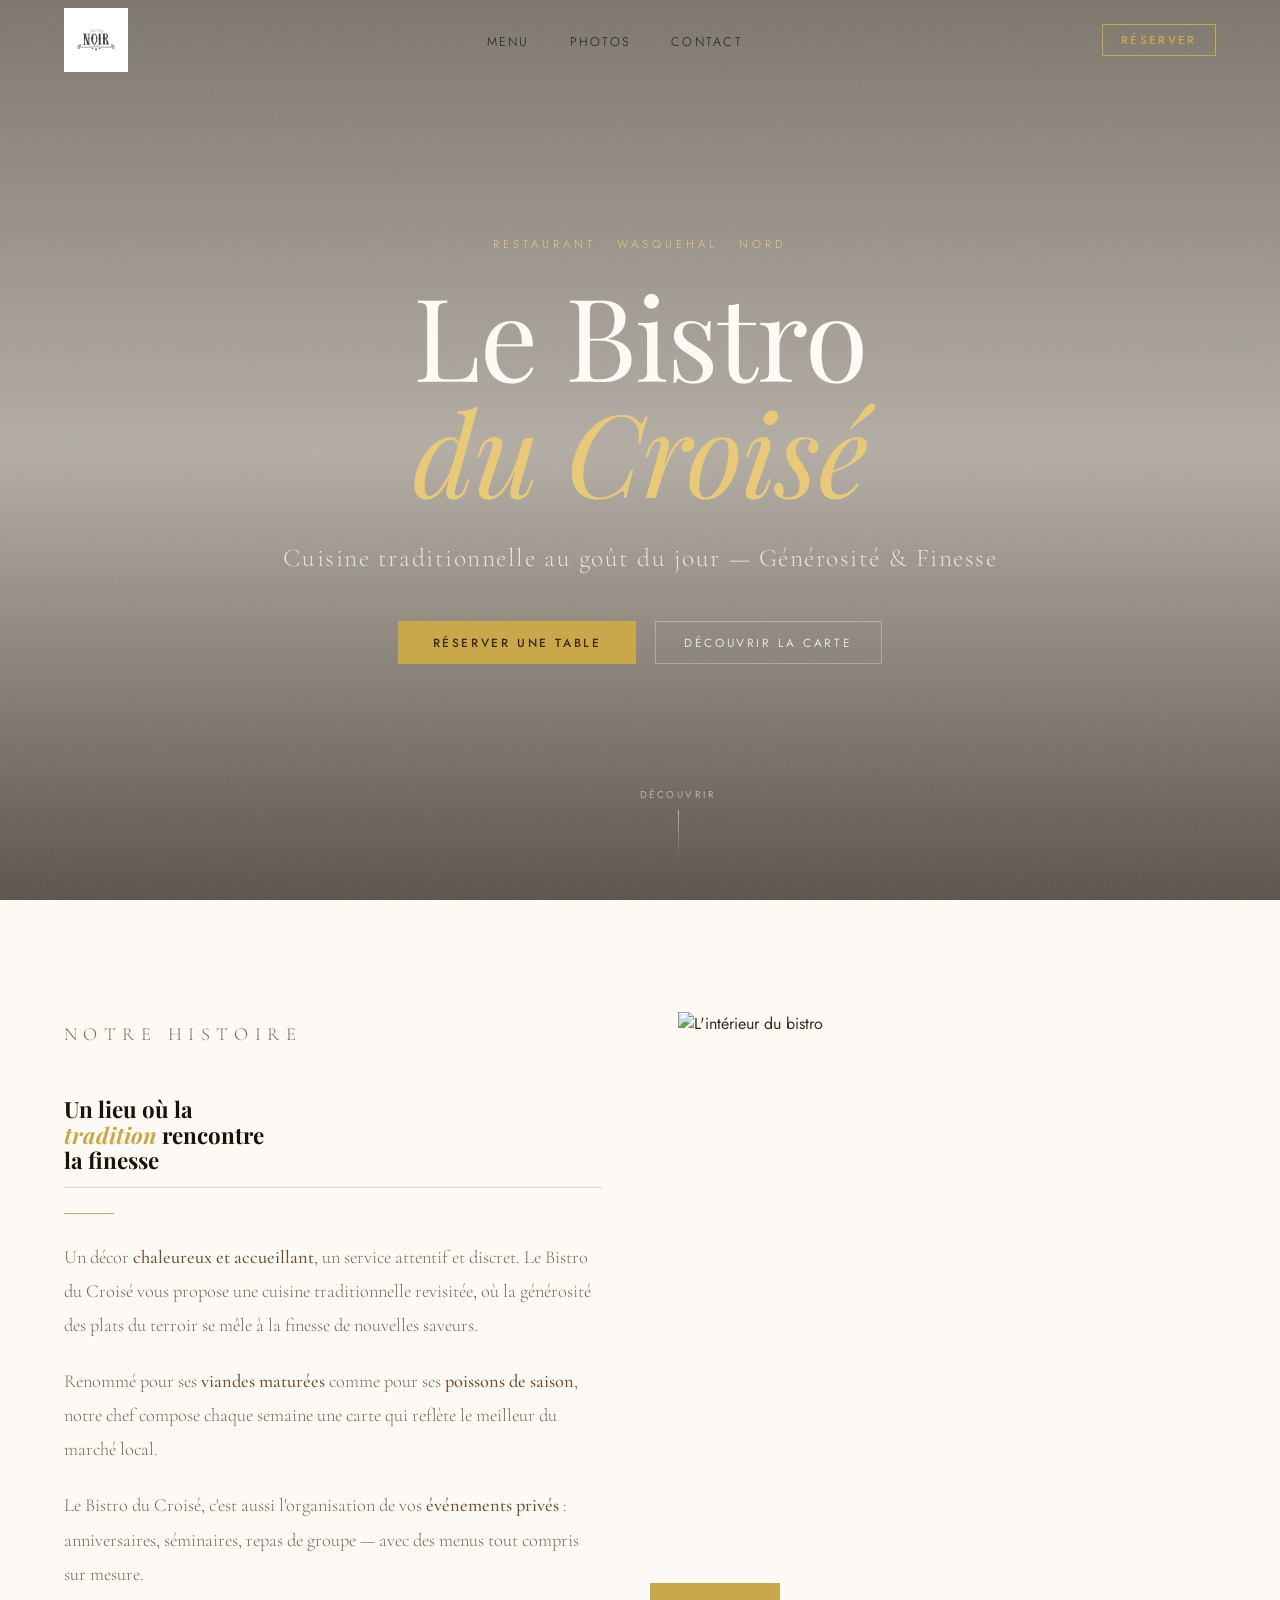
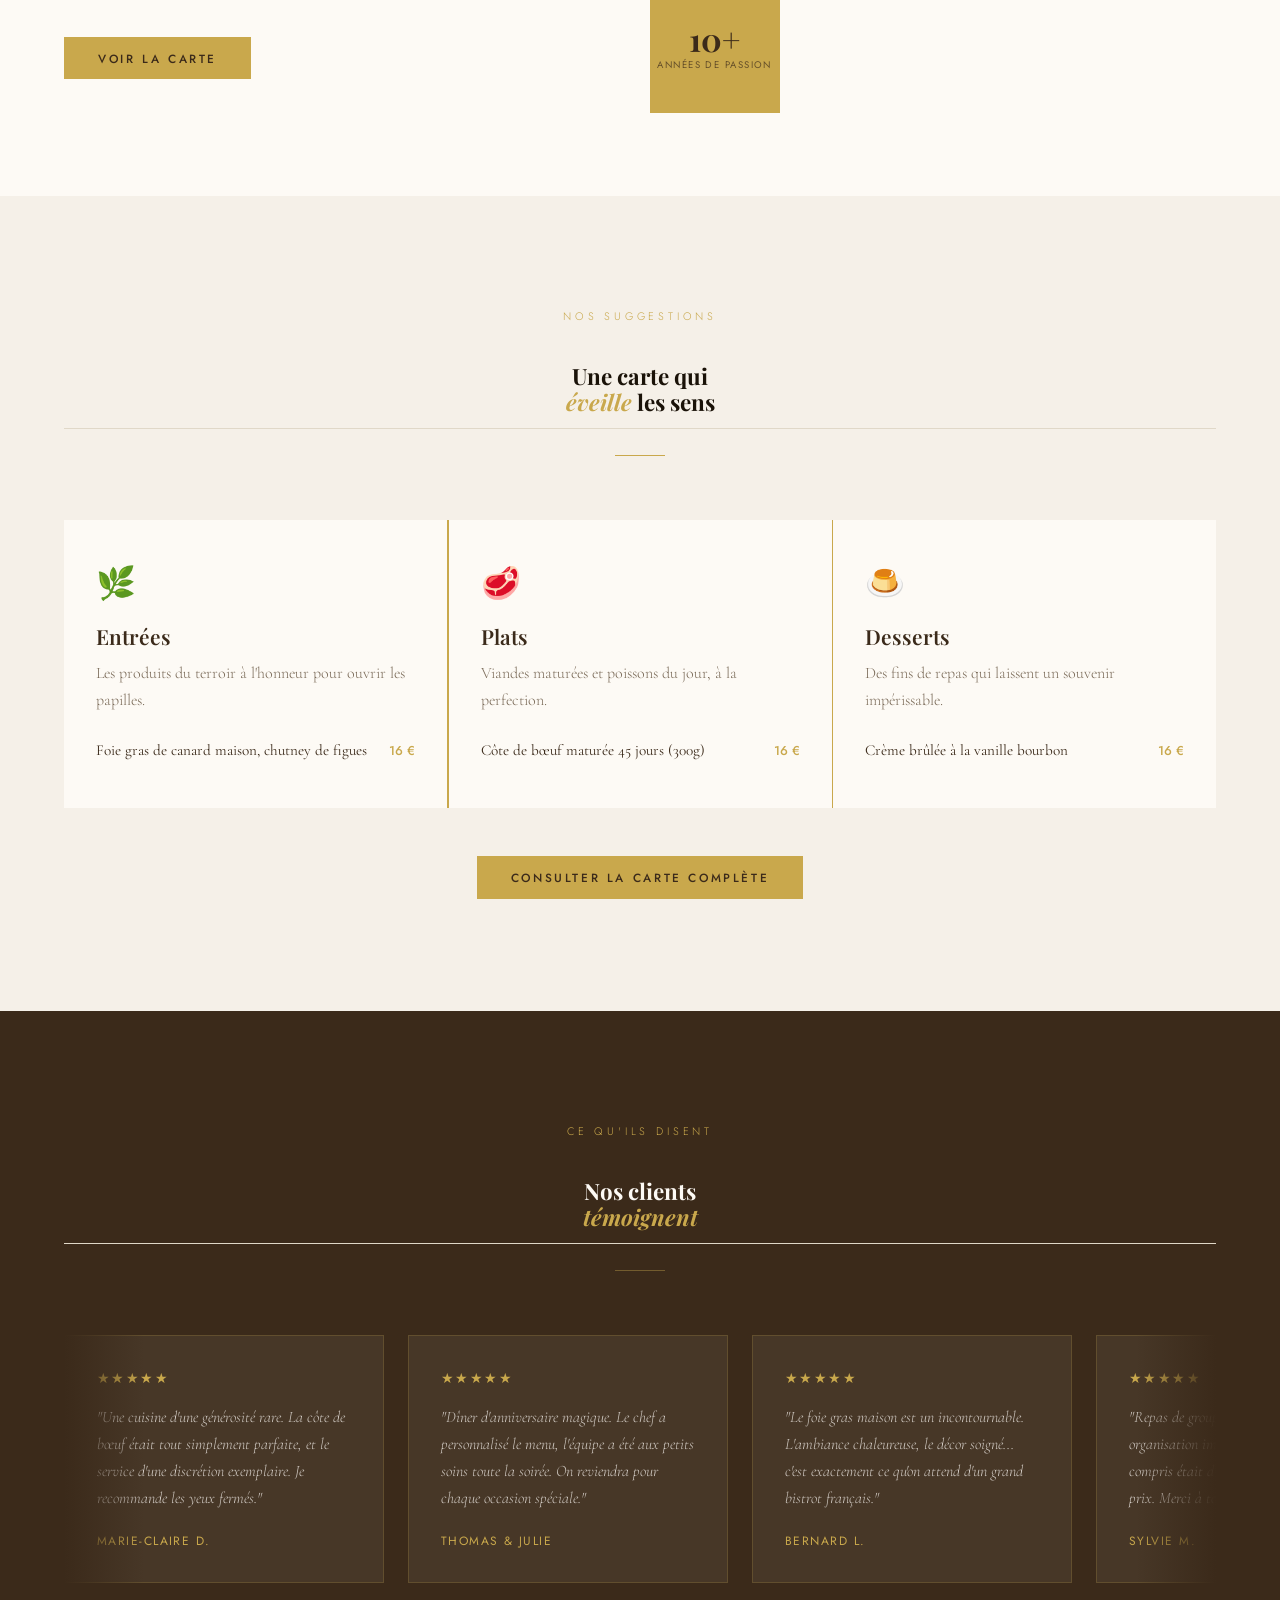
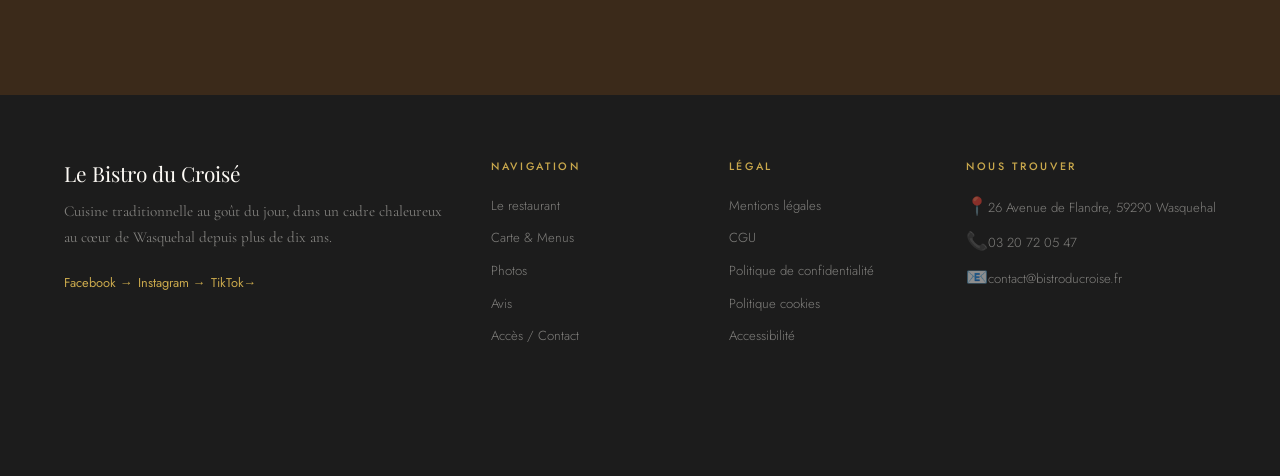
==== commit e3d6e98a: "update:tout le projet" ====
--- a/index.html
+++ b/index.html
@@ -1,37 +1,37 @@
 <!DOCTYPE html>
 <html lang="fr">
-<head>
-  <meta charset="UTF-8" />
-  <meta name="viewport" content="width=device-width, initial-scale=1.0" />
-  <title>Le Bistro le RETRO</title>
-  <link rel="preconnect" href="https://fonts.googleapis.com" />
-  <link rel="preconnect" href="https://fonts.gstatic.com" crossorigin />
-  <link href="https://fonts.googleapis.com/css2?family=Playfair+Display:ital,wght@0,400;0,600;0,700;1,400;1,600&family=Cormorant+Garamond:ital,wght@0,300;0,400;0,500;1,300;1,400&family=Jost:wght@300;400;500&display=swap" rel="stylesheet" />
-  
-  <link rel="stylesheet" href="index.css">
-</head>
-<body>
- 
-  <!-- Custom Cursor -->
-  <div class="cursor" id="cursor"></div>
-  <div class="cursor-ring" id="cursorRing"></div>
- 
-  <!-- Nav -->
-  <nav id="navbar">
-    <a href="#" class="nav-logo">Le Bistro du Croisé</a>
-    <ul class="nav-links">
-      <li><a href="menu.html">Menus</a></li>
-      <li><a href="galerie.html">Photos</a></li>
-      <li><a href="avis.html">Avis</a></li>
-      <li><a href="contact.html">Contact</a></li>
-    </ul>
-    <a href="reservation.html" class="nav-cta">Réserver</a>
-    <button class="nav-burger" id="burgerBtn" aria-label="Menu">
-      <span></span><span></span><span></span>
-    </button>
-  </nav>
- 
-  <!-- Mobile Menu -->
+      <head>
+         <meta charset="utf-8">
+         <meta name="viewport" content="width=device-width, initial-scale=1.0"/>
+         <title>Le Bistro le Retro</title>
+         <link rel="preconnect" href="https://fonts.googleapis.com" />
+         <link rel="preconnect" href="https://fonts.gstatic.com" crossorigin />
+         <link href="https://fonts.googleapis.com/css2?family=Playfair+Display:ital,wght@0,400;0,600;0,700;1,400;1,600&family=Cormorant+Garamond:ital,wght@0,300;0,400;0,500;1,300;1,400&family=Jost:wght@300;400;500&display=swap" rel="stylesheet" />
+
+         <link rel="stylesheet" href="style.css">
+      </head>
+      
+     
+ <body>
+      <header> 
+              <!-- Custom Cursor -->
+           
+            <div class="cursor-ring" id="cursorRing"></div>
+            <!--Barre de Navigation-->
+            <nav id="navbar">
+                  <a href="index.html" class="nav-logo"><img src="logo_bistro.jpg" alt="logo bistro"> </a>
+                  <ul class="nav-links">
+                        <li><a href="menu.html">MENU</a></li>
+                        <li><a href="galerie.html">PHOTOS</a></li>
+                        <li><a href="contact.html">CONTACT</a></li>
+                  </ul>
+                   <a href="reservation.html" class="nav-cta">Réserver</a>
+                   <button class="nav-burger" id="burgerBtn" aria-label="Menu">
+                             <span></span><span></span><span></span>
+                   </button>
+            </nav>
+
+              <!-- Mobile Menu -->
   <div class="mobile-menu" id="mobileMenu">
     <button class="mobile-close" id="mobileClose">✕</button>
     <a href="menu.html" onclick="closeMobile()">Menus</a>
@@ -41,15 +41,17 @@
     <a href="reservation.html" class="btn-primary" style="font-size:0.8rem">Réserver une table</a>
   </div>
  
+      </header> 
+            
   <!-- Hero -->
   <section class="hero">
     <div class="hero-bg" id="heroBg"></div>
     <div class="hero-grain"></div>
     <div class="hero-content">
-      <p class="hero-eyebrow">Restaurant · Bistrot· Nord</p>
+      <p class="hero-eyebrow">Restaurant · Wasquehal · Nord</p>
       <h1 class="hero-title">
-         Bistro<br>
-        <em>LE RETRO</em>
+        Le Bistro<br>
+        <em>du Croisé</em>
       </h1>
       <p class="hero-subtitle">Cuisine traditionnelle au goût du jour — Générosité & Finesse</p>
       <div class="hero-actions">
@@ -62,187 +64,78 @@
       <div class="scroll-line"></div>
     </div>
   </section>
- 
-  <!-- Intro -->
-  <section class="intro" id="about">
-    <div class="intro-text reveal">
-      <p class="section-label">Notre histoire</p>
-      <h2 class="section-title">Un lieu où la<br><em>tradition</em> rencontre<br>la finesse</h2>
-      <div class="divider"></div>
-      <p>Un décor <strong>chaleureux et accueillant</strong>, un service attentif et discret. Le Bistro du Croisé vous propose une cuisine traditionnelle revisitée, où la générosité des plats du terroir se mêle à la finesse de nouvelles saveurs.</p>
-      <p>Renommé pour ses <strong>viandes maturées</strong> comme pour ses <strong>poissons de saison</strong>, notre chef compose chaque semaine une carte qui reflète le meilleur du marché local.</p>
-      <p>Le Bistro du Croisé, c'est aussi l'organisation de vos <strong>événements privés</strong> : anniversaires, séminaires, repas de groupe — avec des menus tout compris sur mesure.</p>
-      <a href="menu.html" class="btn-primary" style="margin-top:1.5rem; display:inline-block">Voir la carte</a>
-    </div>
-    <div class="intro-img-wrap reveal" style="transition-delay:0.2s">
-      <img
-        src="https://images.unsplash.com/photo-1551218808-94e220e084d2?w=800&q=80"
-        alt="L'intérieur du bistro"
-        loading="lazy"
-      />
-      <div class="intro-img-badge">
-        <span class="badge-year">10+</span>
-        <span class="badge-text">Années de passion</span>
-      </div>
-    </div>
-  </section>
- 
-  <!-- Stats 
-  <div class="stats-band">
-    <div class="stat reveal">
-      <div class="stat-number" data-target="4.7">0</div>
-      <div class="stat-label">Note moyenne</div>
-    </div>
-    <div class="stat reveal" style="transition-delay:0.1s">
-      <div class="stat-number" data-target="850" data-suffix="+">0</div>
-      <div class="stat-label">Avis clients</div>
-    </div>
-    <div class="stat reveal" style="transition-delay:0.2s">
-      <div class="stat-number" data-target="60" data-suffix=" cvts">0</div>
-      <div class="stat-label">Places assises</div>
-    </div>
-    <div class="stat reveal" style="transition-delay:0.3s">
-      <div class="stat-number" data-target="12" data-suffix=" ans">0</div>
-      <div class="stat-label">D'expérience</div>
-    </div>
-  </div>-->
- 
-  <!-- Menu Preview -->
-  <section class="menu-section" id="menu">
-    <div class="menu-header reveal">
-      <p class="section-label">Nos suggestions</p>
-      <h2 class="section-title">Une carte qui<br><em>éveille</em> les sens</h2>
-      <div class="divider center"></div>
-    </div>
-    <div class="menu-grid">
-      <div class="menu-card reveal">
-        <span class="menu-card-icon">🌿</span>
-        <h3 class="menu-card-title">Entrées</h3>
-        <p class="menu-card-desc">Les produits du terroir à l'honneur pour ouvrir les papilles.</p>
-        <div class="menu-item"><span class="menu-item-name">Foie gras de canard maison, chutney de figues</span><span class="menu-item-price">16 €</span></div>
-        <div class="menu-item"><span class="menu-item-name">Velouté de potimarron, crème de chèvre</span><span class="menu-item-price">9 €</span></div>
-        <div class="menu-item"><span class="menu-item-name">Tartare de saumon, avocat, citron vert</span><span class="menu-item-price">13 €</span></div>
-        <div class="menu-item"><span class="menu-item-name">Salade de gésiers confits, noix, magret fumé</span><span class="menu-item-price">12 €</span></div>
-      </div>
-      <div class="menu-card reveal" style="transition-delay:0.15s">
-        <span class="menu-card-icon">🥩</span>
-        <h3 class="menu-card-title">Plats</h3>
-        <p class="menu-card-desc">Viandes maturées et poissons du jour, à la perfection.</p>
-        <div class="menu-item"><span class="menu-item-name">Côte de bœuf maturée 45 jours (300g)</span><span class="menu-item-price">34 €</span></div>
-        <div class="menu-item"><span class="menu-item-name">Filet de bar, beurre blanc aux herbes</span><span class="menu-item-price">24 €</span></div>
-        <div class="menu-item"><span class="menu-item-name">Magret de canard, réduction de porto</span><span class="menu-item-price">22 €</span></div>
-        <div class="menu-item"><span class="menu-item-name">Ris de veau poêlé, morilles à la crème</span><span class="menu-item-price">26 €</span></div>
-      </div>
-      <div class="menu-card reveal" style="transition-delay:0.3s">
-        <span class="menu-card-icon">🍮</span>
-        <h3 class="menu-card-title">Desserts</h3>
-        <p class="menu-card-desc">Des fins de repas qui laissent un souvenir impérissable.</p>
-        <div class="menu-item"><span class="menu-item-name">Crème brûlée à la vanille bourbon</span><span class="menu-item-price">8 €</span></div>
-        <div class="menu-item"><span class="menu-item-name">Moelleux au chocolat, glace caramel beurre salé</span><span class="menu-item-price">9 €</span></div>
-        <div class="menu-item"><span class="menu-item-name">Assiette de fromages affinés</span><span class="menu-item-price">10 €</span></div>
-        <div class="menu-item"><span class="menu-item-name">Tarte Tatin tiède, crème fraîche</span><span class="menu-item-price">8 €</span></div>
-      </div>
-    </div>
-    <div class="menu-cta reveal">
-      <a href="menu.html" class="btn-primary">Consulter la carte complète</a>
-    </div>
-  </section>
- 
-  <!-- Photo Gallery 
-  <section class="gallery-section" id="galerie">
-    <div class="gallery-header reveal">
-      <div>
-        <p class="section-label">Atmosphère</p>
-        <h2 class="section-title">L'<em>âme</em> du lieu</h2>
-      </div>
-      <a href="#" class="btn-ghost" style="color:var(--brown-mid); border-color:var(--border)">Voir toutes les photos</a>
-    </div>
-    <div class="photo-grid reveal">
-      <div class="photo">
-        <img src="https://images.unsplash.com/photo-1559339352-11d035aa65de?w=800&q=80" alt="Salle du restaurant" loading="lazy" />
-      </div>
-      <div class="photo">
-        <img src="https://images.unsplash.com/photo-1544025162-d76694265947?w=600&q=80" alt="Plat de viande" loading="lazy" />
-      </div>
-      <div class="photo">
-        <img src="https://images.unsplash.com/photo-1424847651672-bf20a4b0982b?w=600&q=80" alt="Ambiance bistro" loading="lazy" />
-      </div>
-      <div class="photo">
-        <img src="https://images.unsplash.com/photo-1482275548304-a58859dc31b7?w=600&q=80" alt="Dessert" loading="lazy" />
-      </div>
-      <div class="photo">
-        <img src="https://images.unsplash.com/photo-1467003909585-2f8a72700288?w=800&q=80" alt="Table dressée" loading="lazy" />
-      </div>
-    </div>
-  </section>-->
- 
-  <!-- Horaires & Infos -->
-  <section class="infos-section" id="infos">
-    <div class="reveal">
-      <p class="section-label">Quand nous rendre visite</p>
-      <h2 class="section-title">Horaires<br><em>d'ouverture</em></h2>
-      <div class="divider"></div>
-      <table class="horaires-table">
-        <tr id="row-lun"><td>Lundi</td><td class="closed">Fermé</td></tr>
-        <tr id="row-mar"><td>Mardi</td><td>12h00–14h00 &nbsp;·&nbsp; 19h30–22h00</td></tr>
-        <tr id="row-mer"><td>Mercredi</td><td>12h00–14h00 &nbsp;·&nbsp; 19h30–22h00</td> </td></tr>
-        <tr id="row-jeu"><td>Jeudi</td><td>12h00–14h00 &nbsp;·&nbsp; 19h30–22h00</td></tr>
-        <tr id="row-ven"><td>Vendredi</td><td>12h00–14h00 &nbsp;·&nbsp; 19h30–22h30</td></tr>
-        <tr id="row-sam"><td>Samedi</td><td>12h00–14h00 &nbsp;·&nbsp; 19h30–22h30</td></tr>
-        <tr id="row-dim"><td>Dimanche</td><td>12h00–14h00</td></tr>
-      </table>
-    </div>
-    <div class="infos-right reveal" style="transition-delay:0.2s">
-      <div>
-        <p class="info-block-title">Nous trouver</p>
-        <ul class="contact-lines">
-          <li><span class="contact-icon">📍</span><a href="https://maps.google.com" target="_blank">26 Avenue de Flandre, 59290 Wasquehal</a></li>
-          <li><span class="contact-icon">📞</span><a href="tel:0320720547">03 20 72 05 47</a></li>
-          <li><span class="contact-icon">📧</span><a href="mailto:contact@bistroducroise.fr">contact@bistroducroise.fr</a></li>
-        </ul>
-      </div>
-      <div>
-        <p class="info-block-title">Moyens de paiement</p>
-        <ul class="paiement-list">
-          <li>Visa</li><li>Mastercard</li><li>American Express</li>
-          <li>Carte Bleue</li><li>Espèces</li><li>Titres restaurant</li>
-          <li>Chèques vacances</li><li>Chèques</li>
-        </ul>
-      </div>
-      <div>
-        <p class="info-block-title">Événements privés</p>
-        <p style="font-family:'Cormorant Garamond',serif;font-size:1rem;font-weight:300;color:var(--text-muted);line-height:1.7">
-          Anniversaires, séminaires, repas de groupe... Contactez-nous pour organiser votre événement avec des formules tout compris.
-        </p>
-        <a href="reservation.html" class="btn-primary" style="margin-top:1.2rem;display:inline-block;font-size:0.7rem">Faire une demande</a>
-      </div>
-    </div>
-  </section>
- 
-  <!-- Avis
-  <section class="avis-section" id="avis">
-    <div class="avis-header reveal">
-      <p class="section-label">Ce qu'ils disent</p>
-      <h2 class="section-title" style="color:var(--white)">Nos clients<br><em>témoignent</em></h2>
-      <div class="divider center" style="background:rgba(201,168,76,0.4)"></div>
-    </div>
-    <div class="avis-track-outer reveal">
-      <div class="avis-track" id="avisTrack"> -->
-        <!-- Cards doubled for seamless loop 
-      </div>
-    </div>
-  </section> -->
- 
-  <!-- CTA 
-  <section class="cta-band">
-    <div class="reveal">
-      <p class="section-label">Une envie ?</p>
-      <h2 class="section-title">Réservez votre<br><em>table dès maintenant</em></h2>
-      <p>Que ce soit pour un déjeuner en semaine, un dîner romantique ou un événement festif, nous vous accueillons avec plaisir.</p>
-      <a href="reservation.html" class="btn-dark">Réserver en ligne</a>
-    </div>
-  </section>-->
- 
+
+             <!-- introduction histoire-->
+            <section class="intro" id="about">
+                  <div class="intro-text reveal">
+                        <p class="section-label">Notre histoire</p>
+                        <h2 class="section-title">Un lieu où la<br><em>tradition</em> rencontre<br>la finesse</h2>
+                        <div class="divider"></div>
+                        <p>Un décor <strong>chaleureux et accueillant</strong>, un service attentif et discret. Le Bistro du Croisé vous propose une cuisine traditionnelle revisitée, où la générosité des plats du terroir se mêle à la finesse de nouvelles saveurs.</p>
+                        <p>Renommé pour ses <strong>viandes maturées</strong> comme pour ses <strong>poissons de saison</strong>, notre chef compose chaque semaine une carte qui reflète le meilleur du marché local.</p>
+                        <p>Le Bistro du Croisé, c'est aussi l'organisation de vos <strong>événements privés</strong> : anniversaires, séminaires, repas de groupe — avec des menus tout compris sur mesure.</p>
+                        <a href="menu.html" class="btn-primary" style="margin-top:1.5rem; display:inline-block">Voir la carte</a>
+                  </div>
+                  <div class="intro-img-wrap reveal" style="transition-delay:0.2s">
+                        <img
+                           src="https://images.unsplash.com/photo-1551218808-94e220e084d2?w=800&q=80"
+                           alt="L'intérieur du bistro"
+                           loading="lazy"
+                        />
+                  <div class="intro-img-badge">
+                        <span class="badge-year">10+</span>
+                        <span class="badge-text">Années de passion</span>
+                  </div>
+                  </div>
+            </section>           
+            
+            <!-- prévisualisation du menu-->
+             <section class="menu-section" id="menu">
+                  <div class="menu-header reveal">
+                        <p class="section-label">Nos suggestions</p>
+                        <h2 class="section-title">Une carte qui<br><em>éveille</em> les sens</h2>
+                        <div class="divider center"></div>
+                   </div>
+                   <div class="menu-grid">
+                        <div class="menu-card reveal">
+                              <span class="menu-card-icon">🌿</span>
+                              <h3 class="menu-card-title">Entrées</h3>
+                              <p class="menu-card-desc">Les produits du terroir à l'honneur pour ouvrir les papilles.</p>
+                              <div class="menu-item"><span class="menu-item-name">Foie gras de canard maison, chutney de figues</span><span class="menu-item-price">16 €</span></div>
+                        </div>
+                        <div class="menu-card reveal" style="transition-delay:0.15s">
+                              <span class="menu-card-icon">🥩</span>
+                              <h3 class="menu-card-title">Plats</h3>
+                              <p class="menu-card-desc">Viandes maturées et poissons du jour, à la perfection.</p>
+                              <div class="menu-item"><span class="menu-item-name">Côte de bœuf maturée 45 jours (300g)</span><span class="menu-item-price">16 €</span></div>
+                        </div>
+                        <div class="menu-card reveal" style="transition-delay:0.3s">
+                              <span class="menu-card-icon">🍮</span>
+                              <h3 class="menu-card-title">Desserts</h3>
+                              <p class="menu-card-desc">Des fins de repas qui laissent un souvenir impérissable.</p>
+                              <div class="menu-item"><span class="menu-item-name">Crème brûlée à la vanille bourbon</span><span class="menu-item-price">16 €</span></div>
+                        </div>
+                   </div>
+                   <div class="menu-cta reveal">
+                        <a href="menu.html" class="btn-primary">Consulter la carte complète</a>
+                   </div>
+             </section>
+
+             <!-- Avis clients-->
+            <section class="avis-section" id="avis">
+                  <div class="avis-header reveal">
+                       <p class="section-label">Ce qu'ils disent</p>
+                       <h2 class="section-title" style="color:var(--white)">Nos clients<br><em>témoignent</em></h2>
+                       <div class="divider center" style="background:rgba(201,168,76,0.4)"></div>
+                  </div>
+                  <div class="avis-track-outer reveal">
+                       <div class="avis-track" id="avisTrack"> 
+                          <!-- Cards doubled for seamless loop -->
+                       </div>
+                  </div>
+            </section> 
+      
+
   <!-- Footer -->
   <footer>
     <div class="footer-grid">
@@ -250,27 +143,20 @@
         <p class="footer-brand-name">Le Bistro du Croisé</p>
         <p class="footer-brand-desc">Cuisine traditionnelle au goût du jour, dans un cadre chaleureux au cœur de Wasquehal depuis plus de dix ans.</p>
         <a href="https://www.facebook.com" target="_blank" style="color:var(--gold);font-size:0.8rem;font-family:'Jost',sans-serif;text-decoration:none">Facebook →</a>
+        <a href="https://www.instagram.com" target="_blank" style="color:var(--gold);font-size:0.8rem;font-family:'Jost',sans-serif;text-decoration:none">Instagram →</a>
+        <a href="https://www.Tiktok.com" target="_blank" style="color:var(--gold);font-size:0.8rem;font-family:'Jost',sans-serif;text-decoration:none">TikTok→</a>
       </div>
       <div>
         <p class="footer-col-title">Navigation</p>
         <ul class="footer-links">
           <li><a href="#about">Le restaurant</a></li>
-          <li><a href="menu.html">Carte & Menus</a></li>
-          <li><a href="galerie.html">Photos</a></li>
-          <li><a href="avis.html">Avis</a></li>
-          <li><a href="infos.html">Accès / Contact</a></li>
+          <li><a href="#menu">Carte & Menus</a></li>
+          <li><a href="#galerie">Photos</a></li>
+          <li><a href="#avis">Avis</a></li>
+          <li><a href="#infos">Accès / Contact</a></li>
         </ul>
       </div>
-      <div>
-        <p class="footer-col-title">Infos pratiques</p>
-        <ul class="footer-links">
-          <li><a href="#">Menus groupes</a></li>
-          <li><a href="#">Menu enfant</a></li>
-          <li><a href="#">Menu des fêtes</a></li>
-          <li><a href="#">Événements privés</a></li>
-          <li><a href="reservation.html">Réservation en ligne</a></li>
-        </ul>
-      </div>
+
       <div>
         <p class="footer-col-title">Légal</p>
         <ul class="footer-links">
@@ -281,16 +167,23 @@
           <li><a href="#">Accessibilité</a></li>
         </ul>
       </div>
+                   <div>
+                        <p class="footer-col-title">Nous trouver</p>
+                        <ul class="footer-links">
+                              <li><span class="contact-icon">📍</span><a href="tel:0320720547">26 Avenue de Flandre, 59290 Wasquehal</a></li>
+                               <li><span class="contact-icon">📞</span><a href="tel:0320720547">03 20 72 05 47</a></li>
+                               <li><span class="contact-icon">📧</span><a href="mailto:contact@bistroducroise.fr">contact@bistroducroise.fr</a></li>
+                        </ul>
+                        <iframe src="https://www.google.com/maps/embed?pb=!1m18!1m12!1m3!1d1151.9581045110826!2d3.0569843811455275!3d50.637883385147695!2m3!1f0!2f0!3f0!3m2!1i1024!2i768!4f13.1!3m3!1m2!1s0x47c2d587391e5413%3A0x67976bc389832a8!2s34%20bis%20Rue%20des%20Bouchers%2C%2059800%20Lille!5e0!3m2!1sfr!2sfr!4v1778055753292!5m2!1sfr!2sfr"
+                         width="250" height="100" style="border:0;" allowfullscreen="" loading="lazy" referrerpolicy="no-referrer-when-downgrade"></iframe>
+                  </div>
     </div>
-    <div class="footer-bottom">
-      <span>© 2026 Le Bistro du Croisé — 26 Avenue de Flandre, 59290 Wasquehal</span>
-      <span>03 20 72 05 47</span>
-    </div>
+
   </footer>
- 
-  <script>
+            
+   <script>
     /* ─── Custom Cursor ─── */
-    const cursor     = document.getElementById('cursor');
+    const cursor     = document.getElementById('');
     const cursorRing = document.getElementById('cursorRing');
     let mx = 0, my = 0, rx = 0, ry = 0;
  
@@ -332,7 +225,7 @@
       document.getElementById('heroBg').classList.add('loaded');
     });
  
-    /* ─── Mobile Menu ─── */
+        /* ─── Mobile Menu ─── */
     document.getElementById('burgerBtn').addEventListener('click', () => {
       document.getElementById('mobileMenu').classList.add('open');
     });
@@ -341,6 +234,7 @@
       document.getElementById('mobileMenu').classList.remove('open');
     }
  
+
     /* ─── Scroll Reveal ─── */
     const revealObserver = new IntersectionObserver((entries) => {
       entries.forEach(e => {
@@ -426,6 +320,7 @@
         }
       });
     });
-  </script>
+  </script>           
 </body>
+
 </html>
--- a/style.css
+++ b/style.css
@@ -0,0 +1,1088 @@
+/*── Reset & Base ── */
+*, *::before, *::after { box-sizing: border-box; margin: 0; padding: 0; }
+
+    :root {
+      --cream:      #F5F0E8;
+      --cream-dark: #EDE5D4;
+      --brown:      #3B2A1A;
+      --brown-mid:  #6B4C30;
+      --gold:       #C9A84C;
+      --gold-light: #E8C97A;
+      --charcoal:   #1C1C1C;
+      --white:      #FDFAF5;
+      --text-muted: #7A6A58;
+      --border:     rgba(201,168,76,0.25);
+      --nav-h:      80px;
+    }
+
+    html { scroll-behavior: smooth; }
+ 
+    body {
+      font-family: 'Jost', sans-serif;
+      background: var(--cream);
+      color: var(--brown);
+      overflow-x: hidden;
+      /*cursor: none;*/
+    }
+
+        /* ── Custom Cursor ── */
+   /* .cursor {
+      position: fixed;
+      width: 10px; height: 10px;
+      background: var(--gold);
+      border-radius: 50%;
+      pointer-events: none;
+      z-index: 9999;
+      transform: translate(-50%, -50%);
+      transition: transform 0.1s, width 0.3s, height 0.3s, background 0.3s;
+    }
+    .cursor-ring {
+      position: fixed;
+      width: 36px; height: 36px;
+      border: 1px solid var(--gold);
+      border-radius: 50%;
+      pointer-events: none;
+      z-index: 9998;
+      transform: translate(-50%, -50%);
+      transition: transform 0.12s ease-out, width 0.3s, height 0.3s, opacity 0.3s;
+      opacity: 0.6;
+    }
+    body:hover .cursor { opacity: 1; }*/
+
+    ::-webkit-scrollbar { width: 4px; }
+    ::-webkit-scrollbar-track { background: var(--cream-dark); }
+    ::-webkit-scrollbar-thumb { background: var(--gold); border-radius: 2px; }
+
+
+        /* ── Nav ── */
+    nav {
+      position: fixed; top: 0; left: 0; right: 0;
+      height: var(--nav-h);
+      z-index: 100;
+      display: flex; align-items: center; justify-content: space-between;
+      padding: 0 5vw;
+      transition: background 0.5s, box-shadow 0.5s;
+    }
+    nav.scrolled {
+      background: rgba(245,240,232,0.97);
+      box-shadow: 0 1px 0 var(--border);
+      backdrop-filter: blur(8px);
+    }
+    
+    .nav-logo img {
+      width: 4rem;
+      height: auto;
+      display: block;
+      object-fit: contain;
+      transition: opacity 0.4s;
+}
+
+/*
+    .nav-logo {
+      image-resolution: 1.3rem;
+      font-family: 'Playfair Display', serif;
+      font-size: 1.3rem;
+      font-weight: 700;
+      color: var(--white);
+      text-decoration: none;
+      letter-spacing: 0.03em;
+      transition: color 0.4s;
+      
+    } */
+    nav.scrolled .nav-logo { color: var(--brown); }
+ 
+    .nav-links {
+      display: flex; gap: 2.5rem;
+      list-style: none;
+    }
+    .nav-links a {
+      font-family: 'Jost', sans-serif;
+      font-weight: 300;
+      font-size: 0.78rem;
+      letter-spacing: 0.18em;
+      text-transform: uppercase;
+      color: var(--charcoal);
+      text-decoration: none;
+      position: relative;
+      transition: color 0.3s;
+    }
+    nav.scrolled .nav-links a { color: var(--text-muted); }
+    .nav-links a::after {
+      content: '';
+      position: absolute; bottom: -3px; left: 0; right: 0;
+      height: 1px; background: var(--gold);
+      transform: scaleX(0);
+      transform-origin: left;
+      transition: transform 0.3s;
+    }
+    .nav-links a:hover::after { transform: scaleX(1); }
+    .nav-links a:hover { color: var(--gold); }
+    nav.scrolled .nav-links a:hover { color: var(--gold); }
+ 
+    .nav-cta {
+      font-family: 'Jost', sans-serif;
+      font-size: 0.72rem;
+      font-weight: 500;
+      letter-spacing: 0.2em;
+      text-transform: uppercase;
+      padding: 0.6em 1.6em;
+      border: 1px solid var(--gold);
+      color: var(--gold);
+      text-decoration: none;
+      transition: background 0.3s, color 0.3s;
+    }
+    .nav-cta:hover { background: var(--gold); color: var(--white); }
+ 
+    .nav-burger {
+      display: none;
+      flex-direction: column; gap: 5px;
+      cursor: none; background: none; border: none; padding: 4px;
+    }
+    .nav-burger span {
+      display: block; width: 26px; height: 1.5px;
+      background: var(--white);
+      transition: background 0.4s, transform 0.3s;
+    }
+    nav.scrolled .nav-burger span { background: var(--brown); }
+
+        /* ── Hero ── */
+    .hero {
+      position: relative;
+      height: 100vh; min-height: 640px;
+      display: flex; flex-direction: column;
+      align-items: center; justify-content: center;
+      overflow: hidden;
+    }
+    .hero-bg {
+      position: absolute; inset: 0;
+      background:
+        linear-gradient(to bottom, rgba(28,20,10,0.55) 0%, rgba(28,20,10,0.3) 50%, rgba(28,20,10,0.7) 100%),
+        url('https://images.unsplash.com/photo-1414235077428-338989a2e8c0?w=1600&q=80') center/cover no-repeat;
+      transform: scale(1.05);
+      transition: transform 8s ease-out;
+    }
+    .hero-bg.loaded { transform: scale(1); }
+ 
+    .hero-grain {
+      position: absolute; inset: 0; pointer-events: none; z-index: 1;
+      opacity: 0.04;
+      background-image: url("data:image/svg+xml,%3Csvg viewBox='0 0 256 256' xmlns='http://www.w3.org/2000/svg'%3E%3Cfilter id='n'%3E%3CfeTurbulence type='fractalNoise' baseFrequency='0.9' numOctaves='4'/%3E%3C/filter%3E%3Crect width='100%25' height='100%25' filter='url(%23n)'/%3E%3C/svg%3E");
+    }
+ 
+    .hero-content {
+      position: relative; z-index: 2;
+      text-align: center;
+      padding: 0 2rem;
+    }
+ 
+    .hero-eyebrow {
+      font-family: 'Jost', sans-serif;
+      font-weight: 300;
+      font-size: 0.72rem;
+      letter-spacing: 0.35em;
+      text-transform: uppercase;
+      color: var(--gold-light);
+      margin-bottom: 1.6rem;
+      opacity: 0;
+      transform: translateY(20px);
+      animation: fadeUp 0.9s 0.3s forwards;
+    }
+ 
+    .hero-title {
+      font-family: 'Playfair Display', serif;
+      font-size: clamp(3.2rem, 9vw, 7.5rem);
+      font-weight: 400;
+      line-height: 1;
+      color: var(--white);
+      letter-spacing: -0.01em;
+      margin-bottom: 0.3em;
+      opacity: 0;
+      transform: translateY(30px);
+      animation: fadeUp 1s 0.5s forwards;
+    }
+    .hero-title em {
+      font-style: italic;
+      color: var(--gold-light);
+      display: block;
+    }
+ 
+    .hero-subtitle {
+      font-family: 'Cormorant Garamond', serif;
+      font-weight: 300;
+      font-size: clamp(1.1rem, 2.5vw, 1.6rem);
+      color: rgba(253,250,245,0.75);
+      letter-spacing: 0.06em;
+      margin-bottom: 3rem;
+      opacity: 0;
+      transform: translateY(20px);
+      animation: fadeUp 0.9s 0.8s forwards;
+    }
+ 
+    .hero-actions {
+      display: flex; gap: 1.2rem;
+      align-items: center; justify-content: center;
+      flex-wrap: wrap;
+      opacity: 0;
+      transform: translateY(20px);
+      animation: fadeUp 0.9s 1.1s forwards;
+    }
+ 
+    .btn-primary {
+      font-family: 'Jost', sans-serif;
+      font-size: 0.74rem;
+      font-weight: 500;
+      letter-spacing: 0.22em;
+      text-transform: uppercase;
+      text-decoration: none;
+      padding: 1em 2.8em;
+      background: var(--gold);
+      color: var(--brown);
+      border: 1px solid var(--gold);
+      transition: background 0.3s, color 0.3s, transform 0.2s;
+      display: inline-block;
+    }
+    .btn-primary:hover { background: transparent; color: var(--gold-light); transform: translateY(-2px); }
+ 
+    .btn-ghost {
+      font-family: 'Jost', sans-serif;
+      font-size: 0.74rem;
+      font-weight: 400;
+      letter-spacing: 0.22em;
+      text-transform: uppercase;
+      text-decoration: none;
+      padding: 1em 2.4em;
+      color: rgba(253,250,245,0.8);
+      border: 1px solid rgba(253,250,245,0.3);
+      transition: border-color 0.3s, color 0.3s, transform 0.2s;
+      display: inline-block;
+    }
+    .btn-ghost:hover { border-color: var(--gold-light); color: var(--gold-light); transform: translateY(-2px); }
+ 
+    .hero-scroll {
+      position: absolute; bottom: 2.5rem; left: 50%;
+      transform: translateX(-50%);
+      z-index: 2;
+      display: flex; flex-direction: column; align-items: center; gap: 0.5rem;
+      opacity: 0;
+      animation: fadeIn 1s 1.8s forwards;
+      cursor: none;
+    }
+    .hero-scroll span {
+      font-size: 0.62rem;
+      letter-spacing: 0.25em;
+      text-transform: uppercase;
+      color: rgba(253,250,245,0.5);
+    }
+    .scroll-line {
+      width: 1px; height: 50px;
+      background: linear-gradient(to bottom, rgba(253,250,245,0.5), transparent);
+      animation: scrollPulse 2.2s infinite;
+    }
+
+        /* ── Section Shared ── */
+    section { position: relative; }
+ 
+    .section-label {
+      font-family: 'Jost', sans-serif;
+      font-weight: 300;
+      font-size: 0.68rem;
+      letter-spacing: 0.35em;
+      text-transform: uppercase;
+      color: var(--gold);
+      margin-bottom: 1rem;
+    }
+ 
+    .section-title {
+      font-family: 'Playfair Display', serif;
+      font-size: clamp(2rem, 4.5vw, 3.4rem);
+      font-weight: 400;
+      line-height: 1.15;
+      color: var(--brown);
+    }
+    .section-title em { font-style: italic; color: var(--gold); }
+ 
+    .divider {
+      width: 50px; height: 1px;
+      background: var(--gold);
+      margin: 1.6rem 0;
+    }
+    .divider.center { margin: 1.6rem auto; }
+
+        /* ── Intro Section ── */
+    .intro {
+      background: var(--white);
+      padding: 7rem 5vw;
+      display: grid;
+      grid-template-columns: 1fr 1fr;
+      gap: 6vw;
+      align-items: center;
+    }
+ 
+    .intro-text p {
+      font-family: 'Cormorant Garamond', serif;
+      font-size: 1.15rem;
+      font-weight: 300;
+      line-height: 1.85;
+      color: var(--text-muted);
+      margin-bottom: 1.2em;
+    }
+    .intro-text p strong {
+      font-weight: 500;
+      color: var(--brown-mid);
+    }
+ 
+    .intro-img-wrap {
+      position: relative;
+    }
+    .intro-img-wrap img {
+      width: 100%; aspect-ratio: 4/5;
+      object-fit: cover;
+      display: block;
+    }
+    .intro-img-badge {
+      position: absolute;
+      bottom: -1.8rem; left: -1.8rem;
+      width: 130px; height: 130px;
+      background: var(--gold);
+      display: flex; flex-direction: column;
+      align-items: center; justify-content: center;
+      text-align: center;
+    }
+    .badge-year {
+      font-family: 'Playfair Display', serif;
+      font-size: 2rem;
+      font-weight: 700;
+      color: var(--brown);
+      line-height: 1;
+    }
+    .badge-text {
+      font-family: 'Jost', sans-serif;
+      font-size: 0.6rem;
+      font-weight: 400;
+      letter-spacing: 0.15em;
+      text-transform: uppercase;
+      color: var(--brown);
+      opacity: 0.7;
+      margin-top: 0.3em;
+    }
+
+
+        /* ── Menu Preview ── */
+    .menu-section {
+      background: var(--cream);
+      padding: 7rem 5vw;
+    }
+    .menu-header { text-align: center; margin-bottom: 4rem; }
+ 
+    .menu-grid {
+      display: grid;
+      grid-template-columns: repeat(3, 1fr);
+      gap: 1.5px;
+      background: var(--gold);
+      margin-bottom: 3rem;
+    }
+    .menu-card {
+      background: var(--white);
+      padding: 2.5rem 2rem;
+      position: relative;
+      overflow: hidden;
+      transition: transform 0.4s;
+    }
+    .menu-card::before {
+      content: '';
+      position: absolute; top: 0; left: 0; right: 0;
+      height: 2px;
+      background: var(--gold);
+      transform: scaleX(0);
+      transform-origin: left;
+      transition: transform 0.4s;
+    }
+    .menu-card:hover { transform: translateY(-4px); }
+    .menu-card:hover::before { transform: scaleX(1); }
+ 
+    .menu-card-icon {
+      font-size: 2rem;
+      margin-bottom: 1rem;
+      display: block;
+    }
+    .menu-card-title {
+      font-family: 'Playfair Display', serif;
+      font-size: 1.3rem;
+      font-weight: 600;
+      color: var(--brown);
+      margin-bottom: 0.6rem;
+    }
+    .menu-card-desc {
+      font-family: 'Cormorant Garamond', serif;
+      font-size: 1rem;
+      font-weight: 300;
+      color: var(--text-muted);
+      line-height: 1.7;
+      margin-bottom: 1.2rem;
+    }
+    .menu-item {
+      display: flex;
+      justify-content: space-between;
+      align-items: baseline;
+      padding: 0.5rem 0;
+      border-bottom: 1px dashed var(--border);
+      gap: 0.5rem;
+    }
+    .menu-item:last-child { border-bottom: none; }
+    .menu-item-name {
+      font-family: 'Cormorant Garamond', serif;
+      font-size: 0.95rem;
+      color: var(--brown);
+    }
+    .menu-item-price {
+      font-family: 'Jost', sans-serif;
+      font-size: 0.8rem;
+      font-weight: 500;
+      color: var(--gold);
+      white-space: nowrap;
+    }
+
+   .menu-cta { text-align: center; }
+
+       /* ── Photo Gallery ── */
+    .gallery-section {
+      background: var(--cream-dark);
+      padding: 7rem 5vw;
+    }
+    .gallery-header {
+      display: flex;
+      justify-content: space-between;
+      align-items: flex-end;
+      margin-bottom: 2.5rem;
+      flex-wrap: wrap; gap: 1rem;
+    }
+    .photo-grid {
+      display: grid;
+      grid-template-columns: repeat(12, 1fr);
+      grid-template-rows: 260px 260px;
+      gap: 8px;
+    }
+    .photo-grid .photo { overflow: hidden; }
+    .photo-grid .photo img {
+      width: 100%; height: 100%;
+      object-fit: cover;
+      transition: transform 0.6s ease;
+      display: block;
+    }
+    .photo-grid .photo:hover img { transform: scale(1.06); }
+ 
+    .photo-grid .photo:nth-child(1) { grid-column: 1 / 6; grid-row: 1 / 2; }
+    .photo-grid .photo:nth-child(2) { grid-column: 6 / 9; grid-row: 1 / 2; }
+    .photo-grid .photo:nth-child(3) { grid-column: 9 / 13; grid-row: 1 / 3; }
+    .photo-grid .photo:nth-child(4) { grid-column: 1 / 4; grid-row: 2 / 3; }
+    .photo-grid .photo:nth-child(5) { grid-column: 4 / 9; grid-row: 2 / 3; }
+
+
+        /* ── Horaires & Infos ── */
+    .infos-section {
+      background: var(--white);
+      padding: 7rem 5vw;
+      display: grid;
+      grid-template-columns: 1fr 1fr;
+      gap: 6vw;
+      align-items: start;
+    }
+ 
+    .horaires-table { width: 100%; border-collapse: collapse; margin-top: 1.5rem; }
+    .horaires-table tr {
+      border-bottom: 1px solid var(--border);
+    }
+    .horaires-table tr:last-child { border-bottom: none; }
+    .horaires-table td {
+      padding: 0.9rem 0;
+      font-family: 'Jost', sans-serif;
+      font-size: 0.85rem;
+    }
+    .horaires-table td:first-child {
+      font-weight: 500;
+      color: var(--brown);
+      letter-spacing: 0.05em;
+      width: 40%;
+    }
+    .horaires-table td:last-child {
+      color: var(--text-muted);
+      font-weight: 300;
+    }
+    .closed { color: #C0392B !important; font-style: italic; }
+    .today-row td { color: var(--gold) !important; font-weight: 500 !important; }
+ 
+    .infos-right > * + * { margin-top: 2.5rem; }
+ 
+    .info-block-title {
+      font-family: 'Jost', sans-serif;
+      font-size: 0.68rem;
+      font-weight: 500;
+      letter-spacing: 0.25em;
+      text-transform: uppercase;
+      color: var(--gold);
+      margin-bottom: 0.8rem;
+    }
+ 
+    .paiement-list {
+      display: flex; flex-wrap: wrap; gap: 0.5rem;
+      list-style: none;
+    }
+    .paiement-list li {
+      font-family: 'Jost', sans-serif;
+      font-size: 0.73rem;
+      padding: 0.35em 0.9em;
+      border: 1px solid var(--border);
+      color: var(--text-muted);
+      letter-spacing: 0.05em;
+    }
+ 
+    .contact-lines { list-style: none; }
+    .contact-lines li {
+      font-family: 'Jost', sans-serif;
+      font-size: 0.9rem;
+      color: var(--text-muted);
+      padding: 0.5rem 0;
+      display: flex; align-items: center; gap: 0.8rem;
+    }
+    .contact-lines li a { color: inherit; text-decoration: none; transition: color 0.2s; }
+    .contact-lines li a:hover { color: var(--gold); }
+    .contact-icon { font-size: 1.1rem; }
+ 
+    /* ── Avis ── */
+    .avis-section {
+      background: var(--brown);
+      padding: 7rem 5vw;
+      overflow: hidden;
+    }
+    .avis-section .section-title { color: var(--white); }
+    .avis-section .section-label { color: var(--gold); }
+    .avis-section .divider { background: rgba(201,168,76,0.4); }
+ 
+    .avis-header { text-align: center; margin-bottom: 4rem; }
+ 
+    .avis-track-outer {
+      overflow: hidden;
+      position: relative;
+    }
+    .avis-track-outer::before,
+    .avis-track-outer::after {
+      content: '';
+      position: absolute; top: 0; bottom: 0;
+      width: 80px; z-index: 2;
+      pointer-events: none;
+    }
+    .avis-track-outer::before { left: 0; background: linear-gradient(to right, var(--brown), transparent); }
+    .avis-track-outer::after  { right: 0; background: linear-gradient(to left,  var(--brown), transparent); }
+ 
+    .avis-track {
+      display: flex; gap: 1.5rem;
+      animation: scrollAvis 30s linear infinite;
+      width: max-content;
+    }
+    .avis-track:hover { animation-play-state: paused; }
+ 
+    .avis-card {
+      background: rgba(253,250,245,0.06);
+      border: 1px solid rgba(201,168,76,0.2);
+      padding: 2rem;
+      width: 320px;
+      flex-shrink: 0;
+    }
+    .stars { color: var(--gold); font-size: 0.9rem; letter-spacing: 0.1em; margin-bottom: 1rem; }
+    .avis-text {
+      font-family: 'Cormorant Garamond', serif;
+      font-size: 1rem;
+      font-weight: 300;
+      color: rgba(253,250,245,0.75);
+      line-height: 1.7;
+      margin-bottom: 1.2rem;
+      font-style: italic;
+    }
+    .avis-author {
+      font-family: 'Jost', sans-serif;
+      font-size: 0.75rem;
+      letter-spacing: 0.12em;
+      text-transform: uppercase;
+      color: var(--gold);
+}
+
+
+   /* ── Footer ── */
+    footer {
+      background: var(--charcoal);
+      padding: 4rem 5vw 2rem;
+      color: rgba(253,250,245,0.5);
+    }
+    .footer-grid {
+      display: grid;
+      grid-template-columns: 2fr 1fr 1fr 1fr;
+      gap: 3rem;
+      margin-bottom: 3rem;
+    }
+    .footer-brand-name {
+      font-family: 'Playfair Display', serif;
+      font-size: 1.3rem;
+      color: var(--white);
+      margin-bottom: 0.8rem;
+    }
+    .footer-brand-desc {
+      font-family: 'Cormorant Garamond', serif;
+      font-size: 0.95rem;
+      line-height: 1.7;
+      color: rgba(253,250,245,0.45);
+      margin-bottom: 1.2rem;
+    }
+    .footer-col-title {
+      font-family: 'Jost', sans-serif;
+      font-size: 0.67rem;
+      font-weight: 500;
+      letter-spacing: 0.25em;
+      text-transform: uppercase;
+      color: var(--gold);
+      margin-bottom: 1.2rem;
+    }
+    .footer-links { list-style: none; }
+    .footer-links li + li { margin-top: 0.6rem; }
+    .footer-links a {
+      font-family: 'Jost', sans-serif;
+      font-size: 0.82rem;
+      font-weight: 300;
+      color: rgba(253,250,245,0.45);
+      text-decoration: none;
+      transition: color 0.2s;
+    }
+    .footer-links a:hover { color: var(--gold); }
+ 
+    .footer-bottom {
+      border-top: 1px solid rgba(255,255,255,0.07);
+      padding-top: 1.5rem;
+      display: flex;
+      justify-content: space-between;
+      align-items: center;
+      flex-wrap: wrap; gap: 1rem;
+      font-family: 'Jost', sans-serif;
+      font-size: 0.72rem;
+      font-weight: 300;
+      letter-spacing: 0.05em;
+    }
+ 
+    
+    /* ── Mobile Menu ── */
+    .mobile-menu {
+      display: none;
+      position: fixed; inset: 0;
+      background: var(--brown);
+      z-index: 200;
+      flex-direction: column;
+      align-items: center; justify-content: center;
+      gap: 2.5rem;
+    }
+    .mobile-menu.open { display: flex; }
+    .mobile-menu a {
+      font-family: 'Playfair Display', serif;
+      font-size: 2rem;
+      color: var(--white);
+      text-decoration: none;
+      transition: color 0.2s;
+    }
+    .mobile-menu a:hover { color: var(--gold); }
+    .mobile-close {
+      position: absolute; top: 2rem; right: 5vw;
+      background: none; border: none;
+      font-size: 2rem; color: var(--gold);
+      cursor: none;
+    } 
+
+       /* ──# Animations ── */
+    @keyframes fadeUp {
+      to { opacity: 1; transform: translateY(0); }
+    }
+    @keyframes fadeIn {
+      to { opacity: 1; }
+    }
+    @keyframes scrollPulse {
+      0%, 100% { opacity: 0.4; transform: scaleY(1); }
+      50%       { opacity: 1;   transform: scaleY(1.15); }
+    }
+    @keyframes scrollAvis {
+      from { transform: translateX(0); }
+      to   { transform: translateX(-50%); }
+    }
+ 
+    .reveal {
+      opacity: 10;
+      transform: translateY(30px);
+      transition: opacity 0.8s ease, transform 0.8s ease;
+    }
+    .reveal.visible {
+      opacity: 1;
+      transform: none;
+    }
+ 
+    /* ── Responsive ── */
+    @media (max-width: 960px) {
+      .nav-links, .nav-cta { display: none; }
+      .nav-burger { display: flex; }
+      nav.scrolled .nav-burger span { background: var(--brown); }
+ 
+      .intro { grid-template-columns: 1fr; }
+      .intro-img-wrap { display: none; }
+ 
+      .stats-band { grid-template-columns: repeat(2, 1fr); }
+ 
+      .menu-grid { grid-template-columns: 1fr; }
+ 
+      .photo-grid {
+        grid-template-columns: 1fr 1fr;
+        grid-template-rows: auto;
+      }
+      .photo-grid .photo { grid-column: auto !important; grid-row: auto !important; }
+      .photo-grid .photo img { aspect-ratio: 4/3; height: auto; }
+ 
+      .infos-section { grid-template-columns: 1fr; }
+ 
+      .footer-grid { grid-template-columns: 1fr 1fr; }
+    }
+ 
+    @media (max-width: 600px) {
+      .stats-band { grid-template-columns: 1fr 1fr; }
+      .footer-grid { grid-template-columns: 1fr; }
+      .hero-title { font-size: 3rem; }
+      .photo-grid { grid-template-columns: 1fr; }
+    }
+
+    
+/*--------------formulaire reservation------------------------*/
+
+    #reservation {
+      font-family: 'Jost', sans-serif;
+      background: var(--cream);
+      color: var(--brown);
+      overflow-x: hidden;}
+ 
+ .formulaire {
+  height: 250px;
+ border: 2px solid black;
+  background-position: center;
+  opacity: 0.85;
+}
+ 
+.main {
+  width: 90%;
+  max-width: 860px;
+  margin: 10px auto 60px auto;
+  background: white;
+  border-radius: 40px;
+  overflow: hidden;
+}
+ 
+fieldset {
+  border: none;
+  padding: 0;
+}
+ 
+legend {
+  background: white;
+  color: black;
+  padding: 40px 50px 30px;
+  width: 100%;
+  border-bottom: 1px solid #eee;
+}
+ 
+legend h1 {
+  font-size: 2rem;
+  font-weight: 500;
+  margin-bottom: 10px;
+  text-shadow: 1px 1px 2px black;
+}
+ 
+.titre_formulaire {
+  font-size: 0.95rem;
+  color: #555;
+  line-height: 1.5;
+  
+}
+ 
+
+form > fieldset > *:not(legend):not(button) {
+  display: block;
+}
+ 
+
+label {
+  display: block;
+  font-size: 0.9rem;
+  font-weight: 500;
+  color: #333;
+  margin: 10px 55px 8px ;
+}
+ 
+input[type="text"],
+input[type="email"],
+input[type="tel"],
+input[type="number"],
+input[type="date"],
+select,
+textarea {
+  display: block;
+  width: 80%;
+  margin: 0 50px;
+  padding: 12px 16px;
+  border: 1.5px solid #ddd;
+  border-radius: 8px;
+  font-size: 0.95rem;
+  color: #333;
+  background: white;
+  transition: border-color 0.2s;
+  
+}
+ 
+input:focus,
+select:focus,
+textarea:focus {
+  outline: none;
+  border-color: brown;
+}
+ 
+
+.nom-row {
+  display: flex;
+  gap: 16px;
+  margin: 0 50px;
+}
+ 
+.nom-row input {
+  flex: 1;
+  margin: 0;
+  width: auto;
+}
+ 
+.nom-row .field-label {
+  font-size: 0.78rem;
+  color: brown;
+  margin: 6px 0 0;
+}
+ 
+textarea {
+  resize: vertical;
+  min-height: 50px;
+}
+ 
+select {
+  appearance: none;
+  background-repeat: no-repeat;
+  background-position: right 20px center;
+  cursor: pointer;
+}
+ 
+button[type="submit"] {
+  display: block;
+  margin: 32px 50px 40px;
+  padding: 14px 40px;
+  background: #1a1a1a;
+  color: white;
+  border: none;
+  border-radius: 8px;
+  font-size: 1rem;
+  font-weight: 500;
+  cursor: pointer;
+  transition: background 0.2s;
+}
+ 
+button[type="submit"]:hover {
+  background: brown;
+}
+ 
+.formulaire{
+
+      background:
+        linear-gradient(to bottom, rgba(28,20,10,0.55) 0%, rgba(28,20,10,0.3) 50%, rgba(28,20,10,0.7) 100%),
+        url('https://images.unsplash.com/photo-1414235077428-338989a2e8c0?w=1600&q=80') center/cover no-repeat;
+      transform: scale(1.05);
+      transition: transform 8s ease-out;
+}
+
+
+/*--------------menu resto------------------------*/
+
+* { margin: 0; padding: 0; box-sizing: border-box; }
+
+
+.filter-bar {
+  position: sticky;
+  top: 0;
+  z-index: 100;
+  background: rgba(250, 247, 242, 0.96);
+  backdrop-filter: blur(8px);
+  border-bottom: 1px solid #e0d8c8;
+  padding: 0.9rem 1.5rem;
+  display: flex;
+  flex-wrap: wrap;
+  align-items: center;
+  gap: 1rem;
+  justify-content: space-between;
+}
+
+.cat-buttons { display: flex; flex-wrap: wrap; gap: 0.5rem; }
+
+.cat-btn {
+  padding: 0.4rem 1rem;
+  border: 1.5px solid #e0d8c8;
+  background: transparent;
+  color: brown;
+  font-size: 0.82rem;
+  font-weight: 600;
+  letter-spacing: 0.06em;
+  text-transform: uppercase;
+  cursor: pointer;
+  border-radius: 3px;
+  transition: all 0.2s ease;
+}
+.cat-btn:hover { border-color: brown; color: brown; }
+.cat-btn.active { background: #1a1208; border-color: #1a1208; color: white; }
+
+.tag-checks { display: flex; gap: 1rem; align-items: center; }
+
+.check-label {
+  display: flex;
+  align-items: center;
+  gap: 0.4rem;
+  font-size: 0.83rem;
+  font-weight: 500;
+  color: brown;
+  cursor: pointer;
+  user-select: none;
+}
+.check-label input { accent-color: #6b7c5e; width: 15px; height: 15px; cursor: pointer; }
+
+
+.compteur {
+  text-align: center;
+  padding: 1rem;
+  font-size: 0.88rem;
+  color: brown;
+}
+
+#compteur-num {
+  font-size: 1.6rem;
+  font-weight: 700;
+  color: brown;
+  display: inline-block;
+  transition: transform 0.2s ease, color 0.3s ease;
+}
+
+#compteur-num.bounce {
+  animation: bounce 0.35s ease;
+}
+
+@keyframes bounce {
+  0%   { transform: scale(1); }
+  40%  { transform: scale(1.35); }
+  100% { transform: scale(1); }
+}
+
+.section-group { padding: 0 1.5rem 2rem; max-width: 1100px; margin: 0 auto; }
+
+.section-title {
+  font-size: 1.4rem;
+  font-weight: 700;
+  padding: 1.5rem 0 0.8rem;
+  border-bottom: 1px solid #e0d8c8;
+  margin-bottom: 1rem;
+  color: #1a1208;
+}
+
+
+.grille {
+  display: grid;
+  grid-template-columns: repeat(auto-fill, minmax(260px, 1fr));
+  gap: 1.2rem;
+}
+
+
+.card {
+  background: #fff;
+  border: 1px solid #e0d8c8;
+  border-radius: 6px;
+  overflow: hidden;
+  transition: box-shadow 0.25s ease, transform 0.25s ease, opacity 0.35s ease;
+  animation: fadeIn 0.4s ease both;
+}
+
+@keyframes fadeIn {
+  from { opacity: 0; transform: translateY(14px); }
+  to   { opacity: 1; transform: translateY(0); }
+}
+
+.card:hover {
+  box-shadow: 0 6px 24px rgba(0,0,0,0.1);
+  transform: translateY(-3px);
+}
+
+
+.card-hidden {
+  opacity: 0 !important;
+  transform: translateY(8px) !important;
+  pointer-events: none;
+  position: absolute;
+  visibility: hidden;
+}
+
+.card img {
+  width: 100%;
+  height: 170px;
+  object-fit: cover;
+  display: block;
+}
+
+.card-content { padding: 1rem; }
+
+.card-top {
+  display: flex;
+  justify-content: space-between;
+  align-items: flex-start;
+  gap: 0.5rem;
+  margin-bottom: 0.4rem;
+}
+
+.card-content h3 {
+  font-size: 1rem;
+  font-weight: 700;
+  line-height: 1.3;
+  color: #1a1208;
+}
+
+.prix {
+  font-size: 1rem;
+  font-weight: 600;
+  color: brown;
+  white-space: nowrap;
+}
+
+.description {
+  font-size: 0.8rem;
+  color: #7a7268;
+  line-height: 1.5;
+  margin-bottom: 0.7rem;
+}
+
+.card-tags { display: flex; flex-wrap: wrap; gap: 0.3rem; }
+
+.tag {
+  font-size: 0.65rem;
+  font-weight: 600;
+  letter-spacing: 0.06em;
+  text-transform: uppercase;
+  padding: 0.18rem 0.5rem;
+  border-radius: 2px;
+}
+
+.tag-vege  { background: rgba(107,124,94,0.12); color: #6b7c5e; border: 1px solid rgba(107,124,94,0.3); }
+.tag-sg    { background: rgba(201,168,76,0.12); color: #8a4e1d; border: 1px solid rgba(201,168,76,0.3); }
+.tag-epice { background: rgba(168,76,46,0.1);  color: #a84c2e; border: 1px solid rgba(168,76,46,0.3); }
+
+
+@media (max-width: 600px) {
+  .filter-bar { flex-direction: column; align-items: flex-start; }
+  .grille { grid-template-columns: 1fr; }
+}
